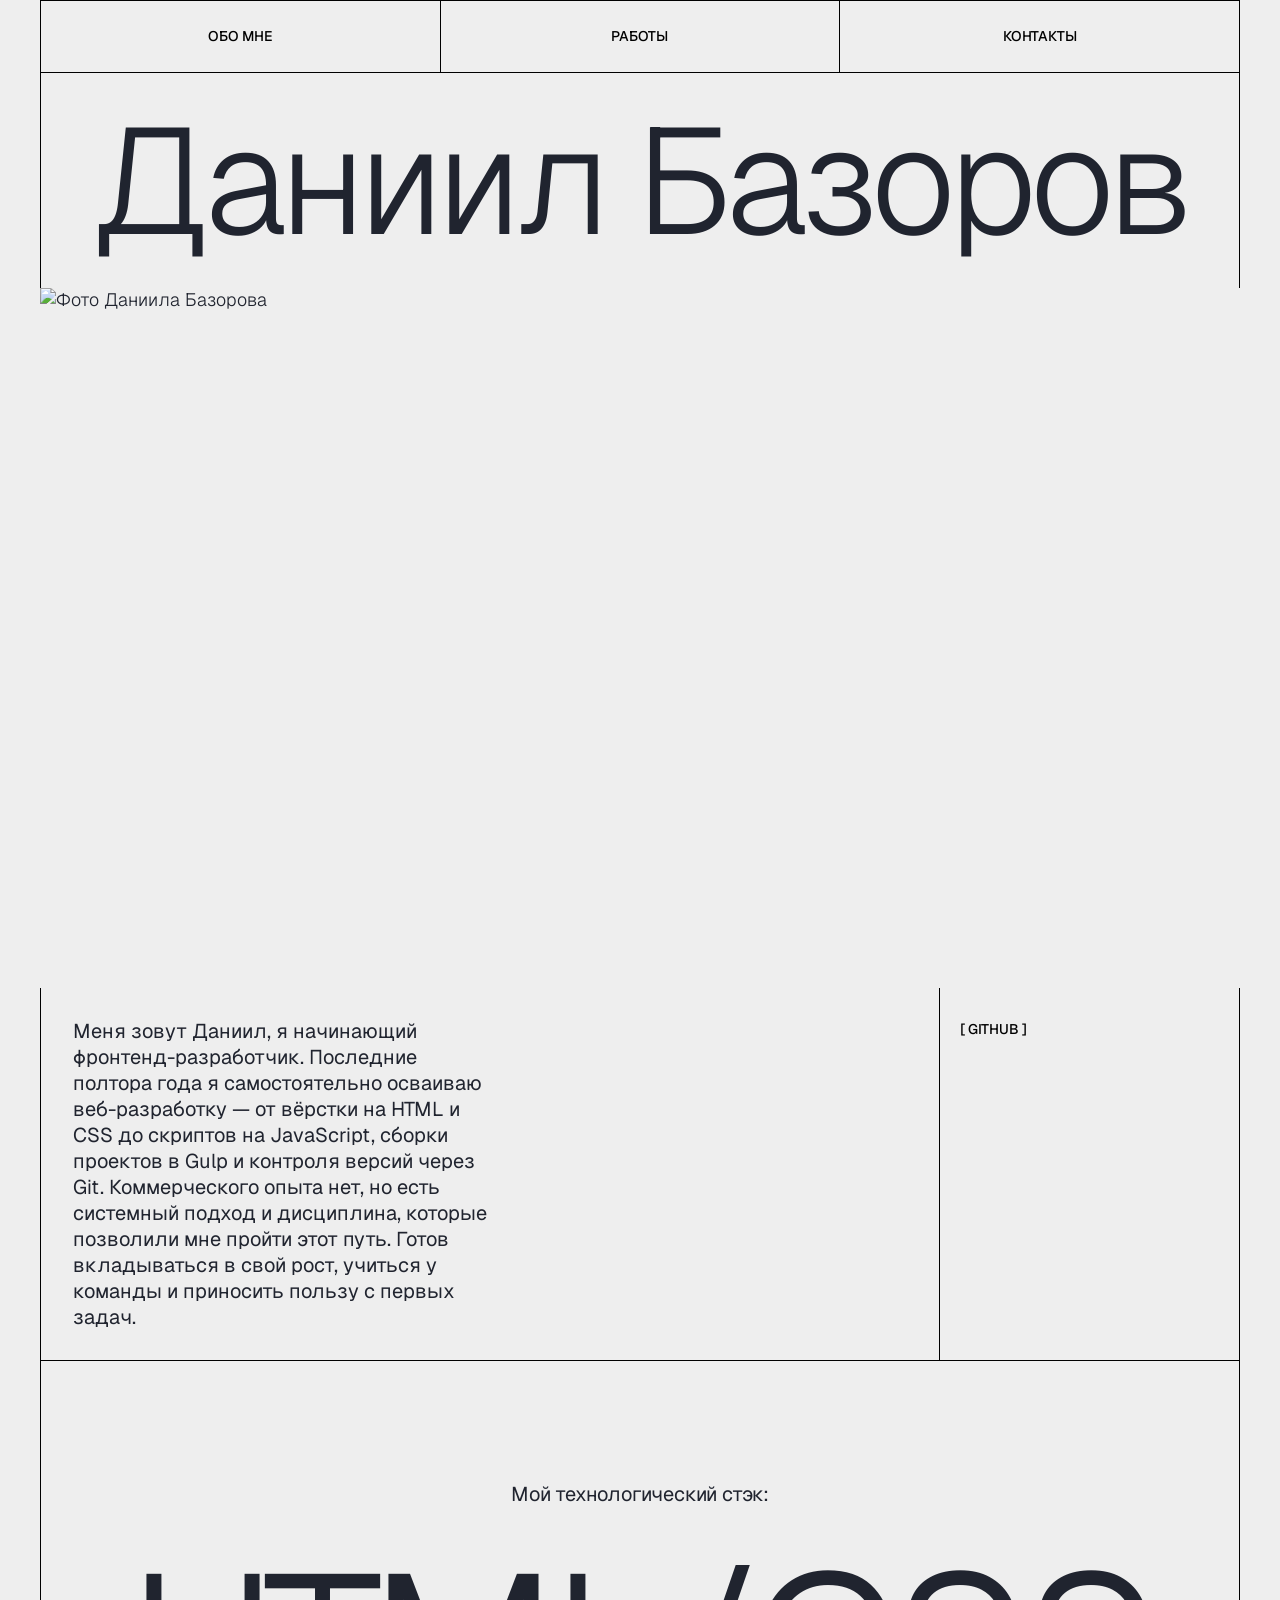
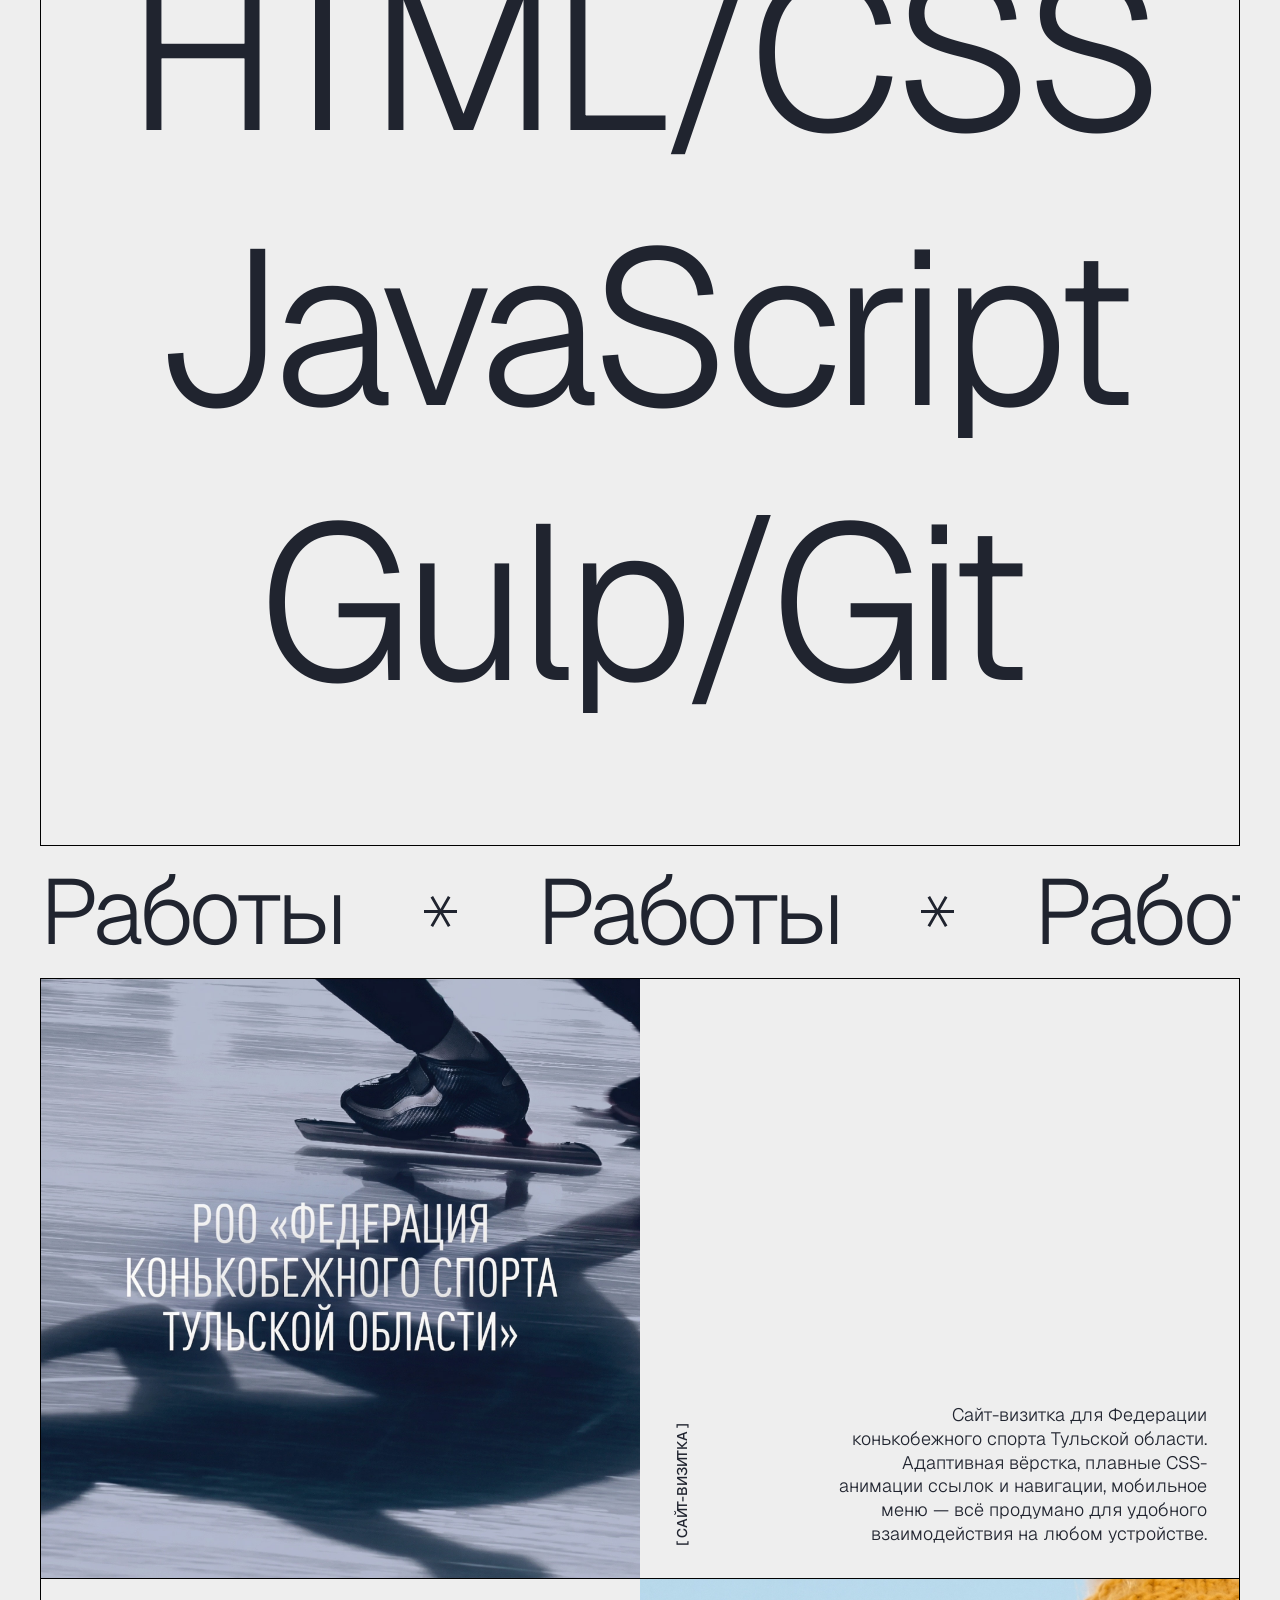
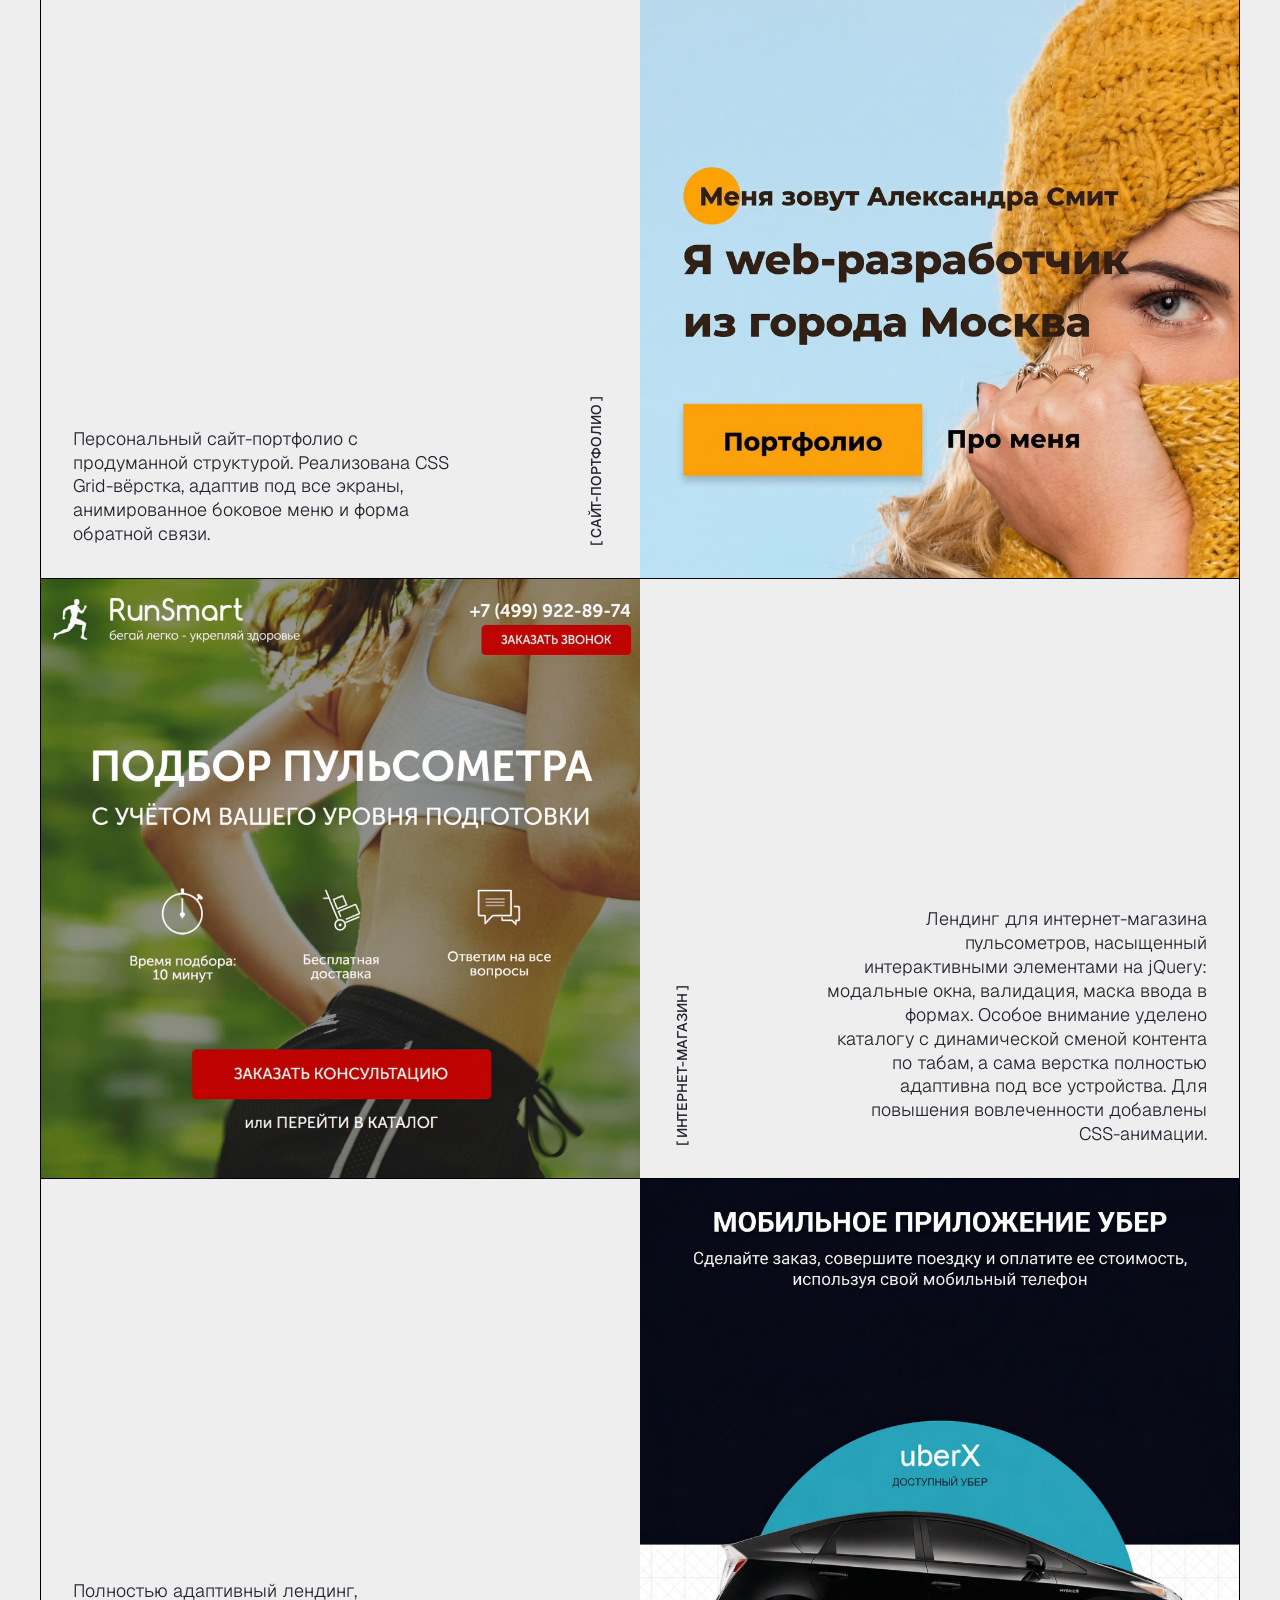
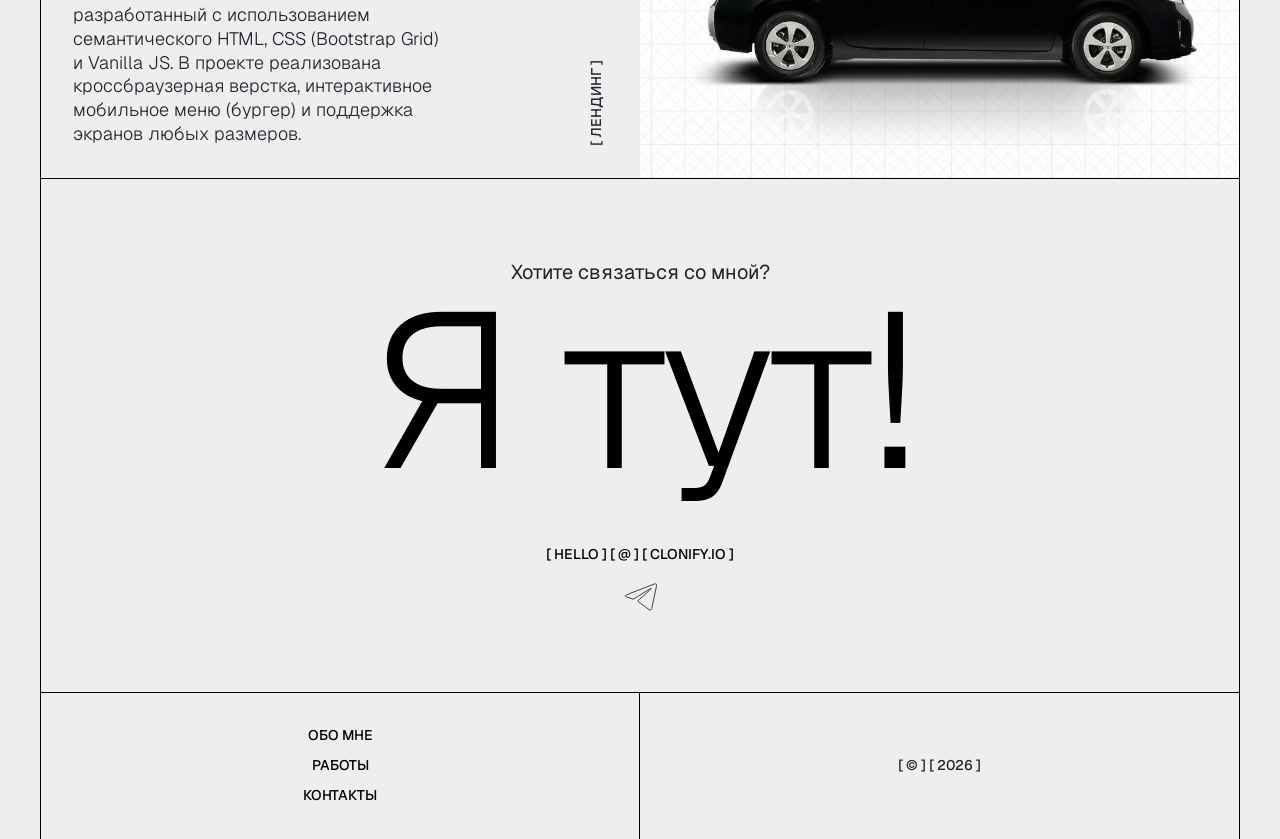
==== index.html @ a3f6a86a "init project" ====
<!DOCTYPE html>
<html lang="ru">

<head>
    <meta charset="UTF-8">
    <meta name="viewport" content="width=device-width, initial-scale=1.0">

    <title>Frontend разработчик Даниил Базоров</title>
    <meta name="description" content="Разработка сайтов. 10+ проектов. Гарантия результата" />

    <!-- Open Graph / Facebook --><!-- Meta Tags Generated with https://metatags.io -->
    <meta property="og:type" content="website" />
    <meta property="og:url" content="https://мойдомен.ру" />
    <meta property="og:title" content="Frontend разработчик Даниил Базоров" />
    <meta property="og:description" content="Разработка сайтов. 10+ проектов. Гарантия результата" />
    <meta property="og:image" content="https://metatags.io/images/meta-tags.png" />

    <!-- X (Twitter) -->
    <meta property="twitter:card" content="summary_large_image" />
    <meta property="twitter:url" content="https://мойдомен.ру" />
    <meta property="twitter:title" content="Frontend разработчик Даниил Базоров" />
    <meta property="twitter:description" content="Разработка сайтов. 10+ проектов. Гарантия результата" />
    <meta property="twitter:image" content="https://metatags.io/images/meta-tags.png" />


    <!-- Favicon https://www.favicon-generator.org/ -->
    <link rel="apple-touch-icon" sizes="57x57" href="icons/favicon/apple-icon-57x57.png">
    <link rel="apple-touch-icon" sizes="60x60" href="icons/favicon/apple-icon-60x60.png">
    <link rel="apple-touch-icon" sizes="72x72" href="icons/favicon/apple-icon-72x72.png">
    <link rel="apple-touch-icon" sizes="76x76" href="icons/favicon/apple-icon-76x76.png">
    <link rel="apple-touch-icon" sizes="114x114" href="icons/favicon/apple-icon-114x114.png">
    <link rel="apple-touch-icon" sizes="120x120" href="icons/favicon/apple-icon-120x120.png">
    <link rel="apple-touch-icon" sizes="144x144" href="icons/favicon/apple-icon-144x144.png">
    <link rel="apple-touch-icon" sizes="152x152" href="icons/favicon/apple-icon-152x152.png">
    <link rel="apple-touch-icon" sizes="180x180" href="icons/favicon/apple-icon-180x180.png">
    <link rel="icon" type="image/png" sizes="192x192" href="icons/favicon/android-icon-192x192.png">
    <link rel="icon" type="image/png" sizes="32x32" href="icons/favicon/favicon-32x32.png">
    <link rel="icon" type="image/png" sizes="96x96" href="icons/favicon/favicon-96x96.png">
    <link rel="icon" type="image/png" sizes="16x16" href="icons/favicon/favicon-16x16.png">
    <link rel="manifest" href="icons/favicon/manifest.json">
    <meta name="msapplication-TileColor" content="#ffffff">
    <meta name="msapplication-TileImage" content="icons/favicon/ms-icon-144x144.png">
    <meta name="theme-color" content="#ffffff">
    <link rel="stylesheet" href="css/style.min.css">
</head>

<body>
    <div class="wrapper">
        <header class="header">
            <div class="container">
                <nav class="menu" aria-label="Основное меню">
                    <ul class="menu__list">
                        <li class="menu__item">
                            <a class="menu__link" href="#about">Обо мне</a>
                        </li>
                        <li class="menu__item">
                            <a class="menu__link" href="#works">работы</a>
                        </li>
                        <li class="menu__item">
                            <a class="menu__link" href="#contact">контакты</a>
                        </li>
                    </ul>
                </nav>
            </div>
        </header>

        <main class="main">
            <section class="hero" id="about">
                <div class="container">
                    <h1 class="hero__title">
                        Даниил Базоров
                    </h1>
                    <picture>
                        <source type="image/avif" srcset="img/avatar.avif" media="(max-width: 600px)">
                        <source type="image/webp" srcset="img/avatar.webp" media="(max-width: 600px)">
                        <source type="image/avif" srcset="img/photo.avif">
                        <source type="image/webp" srcset="img/photo.webp">
                        <img class="hero__photo" src="img/photo.png" width="1200" height="700"
                            alt="Фото Даниила Базорова">
                    </picture>
                    <div class="hero__content">
                        <div class="hero__description">
                            <p class="hero__paragraph">
                                Меня зовут Даниил, я начинающий фронтенд-разработчик. Последние полтора года я
                                самостоятельно осваиваю веб-разработку — от вёрстки на HTML и CSS до скриптов на
                                JavaScript, сборки проектов в Gulp и контроля версий через Git. Коммерческого опыта нет,
                                но есть системный подход и дисциплина, которые позволили мне пройти этот путь. Готов
                                вкладываться в свой рост, учиться у команды и приносить пользу с первых задач.
                            </p>
                        </div>

                        <ul class="social">
                            <li class="social__item">
                                <a class="social__link" href="https://github.com/Daneskjold" target="_blank"
                                    rel="noopener noreferrer" aria-label="профиль в github">[ GitHub ]</a>
                            </li>
                        </ul>
                    </div>
                </div>
            </section>

            <section class="services">

                <div class="container">

                    <h2 class="services__heading">Мой технологический стэк:</h2>
                    <ul class="services__cards">
                        <li class="services-card">
                            <h3 class="services-card__title services-card__title--uppercase">html/css</h3>
                            <!-- <ul class="services-card__list">
                                <li class="services-card__skill">scss</li>
                            </ul> -->
                        </li>
                        <li class="services-card">
                            <h3 class="services-card__title">JavaScript</h3>
                            <!-- <ul class="services-card__list">
                                <li class="services-card__skill">React</li>
                                <li class="services-card__skill">Angular</li>
                                <li class="services-card__skill">Vue</li>
                            </ul> -->
                        </li>
                        <li class="services-card">
                            <h3 class="services-card__title">Gulp/Git</h3>
                            <!-- <ul class="services-card__list">
                                <li class="services-card__skill">Node.js</li>
                            </ul> -->
                        </li>
                    </ul>
                </div>

            </section>

            <section class="works" id="works">
                <div class="container works__container">
                    <h2 class="visually-hidden">Работы</h2>
                    <div class="works__moving-text" aria-hidden="true">
                        <div class="works__moving-group">
                            <span class="works__title">Работы</span>
                            <span class="works__star">
                                <svg class="works__icon-svg" aria-hidden="true" focusable="false" width="33" height="31"
                                    viewBox="0 0 33 31" fill="none">
                                    <use href="icons/sprite.svg#star-icon"></use>
                                </svg>
                            </span>
                            <span class="works__title">Работы</span>
                            <span class="works__star">
                                <svg class="works__icon-svg" aria-hidden="true" focusable="false" width="33" height="31"
                                    viewBox="0 0 33 31" fill="none">
                                    <use href="icons/sprite.svg#star-icon"></use>
                                </svg>
                            </span>
                            <span class="works__title">Работы</span>
                            <span class="works__star">
                                <svg class="works__icon-svg" aria-hidden="true" focusable="false" width="33" height="31"
                                    viewBox="0 0 33 31" fill="none">
                                    <use href="icons/sprite.svg#star-icon"></use>
                                </svg>
                            </span>
                            <span class="works__title">Работы</span>
                            <span class="works__star">
                                <svg class="works__icon-svg" aria-hidden="true" focusable="false" width="33" height="31"
                                    viewBox="0 0 33 31" fill="none">
                                    <use href="icons/sprite.svg#star-icon"></use>
                                </svg>
                            </span>
                        </div>
                        <div class="works__moving-group">
                            <span class="works__title">Работы</span>
                            <span class="works__star">
                                <svg class="works__icon-svg" aria-hidden="true" focusable="false" width="33" height="31"
                                    viewBox="0 0 33 31" fill="none">
                                    <use href="icons/sprite.svg#star-icon"></use>
                                </svg>
                            </span>
                            <span class="works__title">Работы</span>
                            <span class="works__star">
                                <svg class="works__icon-svg" aria-hidden="true" focusable="false" width="33" height="31"
                                    viewBox="0 0 33 31" fill="none">
                                    <use href="icons/sprite.svg#star-icon"></use>
                                </svg>
                            </span>
                            <span class="works__title">Работы</span>
                            <span class="works__star">
                                <svg class="works__icon-svg" aria-hidden="true" focusable="false" width="33" height="31"
                                    viewBox="0 0 33 31" fill="none">
                                    <use href="icons/sprite.svg#star-icon"></use>
                                </svg>
                            </span>
                            <span class="works__title">Работы</span>
                            <span class="works__star">
                                <svg class="works__icon-svg" aria-hidden="true" focusable="false" width="33" height="31"
                                    viewBox="0 0 33 31" fill="none">
                                    <use href="icons/sprite.svg#star-icon"></use>
                                </svg>
                            </span>
                        </div>

                    </div>
                    <ul class="works__list">
                        <li class="works__item">
                            <a class="work-card" href="dist_federation/index.html" target="_blank"
                                rel="noopener noreferrer">
                                <figure class="work-card__figure">
                                    <picture class="work-card__picture">
                                        <source type="image/avif" srcset="img/federation.avif">
                                        <source type="image/webp" srcset="img/federation.webp">
                                        <img class="work-card__img" width="600" height="600" src="img/federation.png"
                                            alt="скриншот сайта федерации" loading="lazy">
                                    </picture>
                                    <figcaption class="work-card__caption">
                                        <div class="work-card__title">
                                            <h3 class="work-card__name">сайт-визитка</h3>
                                        </div>
                                        <p class="work-card__description">
                                            Cайт-визитка для Федерации конькобежного спорта Тульской области. Адаптивная
                                            вёрстка, плавные CSS-анимации ссылок и навигации, мобильное меню — всё
                                            продумано для удобного взаимодействия на любом устройстве.
                                        </p>
                                    </figcaption>
                                </figure>
                            </a>
                        </li>
                        <li class="works__item">
                            <a class="work-card" href="dist_portfolio/index.html" target="_blank"
                                rel="noopener noreferrer">
                                <figure class="work-card__figure">
                                    <picture class="work-card__picture work-card__picture--reflected">
                                        <source type="image/avif" srcset="img/alex.avif">
                                        <source type="image/webp" srcset="img/alex.webp">
                                        <img class="work-card__img" width="600" height="600" src="img/alex.png"
                                            alt="скриншот сайта-портфолио" loading="lazy">
                                    </picture>
                                    <figcaption class="work-card__caption">
                                        <div class="work-card__title  work-card__title--reflected">
                                            <h3 class="work-card__name">Cайт-портфолио</h3>
                                        </div>
                                        <p class="work-card__description  work-card__description--reflected">
                                            Персональный сайт-портфолио с продуманной структурой. Реализована CSS
                                            Grid-вёрстка, адаптив под все экраны, анимированное боковое меню и форма
                                            обратной связи.
                                        </p>
                                    </figcaption>
                                </figure>
                            </a>
                        </li>
                        <li class="works__item">
                            <a class="work-card" href="dist_puls/index.html" target="_blank" rel="noopener noreferrer">
                                <figure class="work-card__figure">
                                    <picture class="work-card__picture">
                                        <source type="image/avif" srcset="img/puls.avif">
                                        <source type="image/webp" srcset="img/puls.webp">
                                        <img class="work-card__img" width="600" height="600" src="img/puls.png"
                                            alt="Nebulae" loading="lazy">
                                    </picture>
                                    <figcaption class="work-card__caption">
                                        <div class="work-card__title">
                                            <h3 class="work-card__name">интернет-магазин</h3>
                                        </div>
                                        <p class="work-card__description">
                                            Лендинг для интернет-магазина пульсометров, насыщенный интерактивными
                                            элементами на jQuery: модальные окна, валидация, маска ввода в формах.
                                            Особое внимание уделено каталогу с динамической сменой контента по табам, а
                                            сама верстка полностью адаптивна под все устройства. Для повышения
                                            вовлеченности добавлены CSS-анимации.
                                        </p>
                                    </figcaption>
                                </figure>
                            </a>
                        </li>
                        <li class="works__item">
                            <a class="work-card" href="dist_uber/index.html" target="_blank" rel="noopener noreferrer">
                                <figure class="work-card__figure">
                                    <picture class="work-card__picture work-card__picture--reflected">
                                        <source type="image/avif" srcset="img/uber.avif">
                                        <source type="image/webp" srcset="img/uber.webp">
                                        <img class="work-card__img" width="600" height="600" src="img/uber.png"
                                            alt="Forma" loading="lazy">
                                    </picture>
                                    <figcaption class="work-card__caption">
                                        <div class="work-card__title work-card__title--reflected">
                                            <h3 class="work-card__name">Лендинг</h3>
                                        </div>
                                        <p class="work-card__description work-card__description--reflected">
                                            Полностью адаптивный лендинг, разработанный с использованием семантического
                                            HTML, CSS (Bootstrap Grid) и Vanilla JS. В проекте реализована
                                            кроссбраузерная верстка, интерактивное мобильное меню (бургер) и поддержка
                                            экранов любых размеров.
                                        </p>
                                    </figcaption>
                                </figure>
                            </a>
                        </li>
                    </ul>
                </div>
            </section>

            <section class="contact" id="contact">
                <div class="container contact__container">
                    <h2 class="contact__title">Хотите связаться со мной?</h2>
                    <p class="contact__cta">
                        <a class="contact__cta-link" href="mailto:hello@clonify.io"
                            aria-label="Связаться со мной по почте">Я тут!
                        </a>
                    </p>
                    <ul class="contact__list">
                        <li class="contact__item">
                            <a class="contact__link" href="mailto:hello@clonify.io">
                                <span class="contact__mail" aria-hidden="true">[ HELLO ] [ @ ] [ CLONIFY.IO ]</span>
                                <span class="visually-hidden">hello@clonify.io</span>
                            </a>
                        </li>
                        <li class="contact__item">
                            <a class="contact__link" target="_blank" rel="noopener noreferrer"
                                href="https://t.me/username" aria-label="Связаться в Telegram">
                                <svg class="contact__icon-svg" aria-hidden="true" focusable="false">
                                    <use href="icons/sprite.svg#tg-icon"></use>
                                </svg>
                            </a>
                        </li>
                    </ul>
                </div>
            </section>
        </main>

        <footer class="footer">
            <div class="container footer__container">
                
                <div class="footer__content">
                    <nav class="footer__menu" aria-label="Навигация в подвале">
                        <ul class="footer__menu-list">
                            <li class="footer__menu-item"><a class="footer__menu-link" href="#about">обо мне</a></li>
                            <li class="footer__menu-item"><a class="footer__menu-link" href="#works">работы</a></li>
                            <li class="footer__menu-item"><a class="footer__menu-link" href="#contact">контакты</a></li>
                        </ul>
                    </nav>
                    <small class="footer__copy">
                        <span aria-hidden="true">[ © ] [ 2026 ]</span>
                        <span class="visually-hidden">© 2026</span>
                    </small>
                </div>
            </div>
        </footer>
    </div>

    <script src="js/script.min.js"></script>
</body>

</html>
---- css/style.min.css ----
/*!
 * Bootstrap Reboot v4.3.1 (https://getbootstrap.com/)
 * Copyright 2011-2019 The Bootstrap Authors
 * Copyright 2011-2019 Twitter, Inc.
 * Licensed under MIT (https://github.com/twbs/bootstrap/blob/master/LICENSE)
 * Forked from Normalize.css, licensed MIT (https://github.com/necolas/normalize.css/blob/master/LICENSE.md)
 */*,::after,::before{-webkit-box-sizing:border-box;box-sizing:border-box}html{font-family:sans-serif;line-height:1.15;-webkit-text-size-adjust:100%;-webkit-tap-highlight-color:rgba(0,0,0,0)}article,aside,figcaption,figure,footer,header,hgroup,main,nav,section{display:block}body{margin:0;font-family:-apple-system,BlinkMacSystemFont,"Segoe UI",Roboto,"Helvetica Neue",Arial,"Noto Sans",sans-serif,"Apple Color Emoji","Segoe UI Emoji","Segoe UI Symbol","Noto Color Emoji";font-size:1rem;font-weight:400;line-height:1.5;color:#212529;text-align:left;background-color:#fff}[tabindex="-1"]:focus{outline:0 !important}hr{-webkit-box-sizing:content-box;box-sizing:content-box;height:0;overflow:visible}h1,h2,h3,h4,h5,h6{margin-top:0;margin-bottom:0;-webkit-margin-before:0;margin-block-start:0;-webkit-margin-after:0;margin-block-end:0}p{margin-top:0;margin-bottom:0}abbr[data-original-title],abbr[title]{text-decoration:underline;-webkit-text-decoration:underline dotted;text-decoration:underline dotted;cursor:help;border-bottom:0;-webkit-text-decoration-skip-ink:none;text-decoration-skip-ink:none}address{margin-bottom:1rem;font-style:normal;line-height:inherit}dl,ol,ul{margin:0;padding:0}ul{list-style:none}ol ol,ol ul,ul ol,ul ul{margin-bottom:0}dt{font-weight:700}dd{margin-bottom:.5rem;margin-left:0}blockquote{margin:0 0 1rem}b,strong{font-weight:bolder}small{font-size:100%}sub,sup{position:relative;font-size:75%;line-height:0;vertical-align:baseline}sub{bottom:-0.25em}sup{top:-0.5em}a{display:block;color:#000;text-decoration:none;background-color:rgba(0,0,0,0)}a:not([href]):not([tabindex]){color:inherit;text-decoration:none}a:not([href]):not([tabindex]):focus,a:not([href]):not([tabindex]):hover{color:inherit;text-decoration:none}a:not([href]):not([tabindex]):focus{outline:0}code,kbd,pre,samp{font-family:SFMono-Regular,Menlo,Monaco,Consolas,"Liberation Mono","Courier New",monospace;font-size:1em}pre{margin-top:0;margin-bottom:1rem;overflow:auto}figure{margin:0}img{vertical-align:middle;border-style:none}svg{overflow:hidden;vertical-align:middle}table{border-collapse:collapse}caption{padding-top:.75rem;padding-bottom:.75rem;color:#6c757d;text-align:left;caption-side:bottom}th{text-align:inherit}label{display:inline-block;margin-bottom:.5rem}button{border-radius:0}button:focus{outline:1px dotted;outline:5px auto -webkit-focus-ring-color}button,input,optgroup,select,textarea{margin:0;font-family:inherit;font-size:inherit;line-height:inherit}button,input{overflow:visible}button,select{text-transform:none}select{word-wrap:normal}[type=button],[type=reset],[type=submit],button{-webkit-appearance:button}[type=button]:not(:disabled),[type=reset]:not(:disabled),[type=submit]:not(:disabled),button:not(:disabled){cursor:pointer}[type=button]::-moz-focus-inner,[type=reset]::-moz-focus-inner,[type=submit]::-moz-focus-inner,button::-moz-focus-inner{padding:0;border-style:none}input[type=checkbox],input[type=radio]{-webkit-box-sizing:border-box;box-sizing:border-box;padding:0}input[type=date],input[type=datetime-local],input[type=month],input[type=time]{-webkit-appearance:listbox}textarea{overflow:auto;resize:vertical}fieldset{min-width:0;padding:0;margin:0;border:0}legend{display:block;width:100%;max-width:100%;padding:0;margin-bottom:.5rem;font-size:1.5rem;line-height:inherit;color:inherit;white-space:normal}progress{vertical-align:baseline}[type=number]::-webkit-inner-spin-button,[type=number]::-webkit-outer-spin-button{height:auto}[type=search]{outline-offset:-2px;-webkit-appearance:none}[type=search]::-webkit-search-decoration{-webkit-appearance:none}::-webkit-file-upload-button{font:inherit;-webkit-appearance:button}output{display:inline-block}summary{display:list-item;cursor:pointer}template{display:none}[hidden]{display:none !important}@font-face{font-family:"Geist";src:url("../fonts/Geist-Light.woff2") format("woff2");font-weight:300;font-style:normal;font-display:swap}@font-face{font-family:"Geist";src:url("../fonts/Geist-Medium.woff2") format("woff2");font-weight:500;font-style:normal;font-display:swap}@font-face{font-family:"Geist";src:url("../fonts/Geist-Regular.woff2") format("woff2");font-weight:400;font-style:normal;font-display:swap}@-webkit-keyframes moving-text{from{-webkit-transform:translateX(0%);transform:translateX(0%)}to{-webkit-transform:translateX(-50%);transform:translateX(-50%)}}@keyframes moving-text{from{-webkit-transform:translateX(0%);transform:translateX(0%)}to{-webkit-transform:translateX(-50%);transform:translateX(-50%)}}:root{--main-color: #eeeeee;--border: 1px solid #000;--height-header: 71px;--footer-padding: 32px}.header{background-color:var(--main-color);z-index:3;position:fixed;left:0;top:0;width:100%;-webkit-transition:-webkit-transform .2s;transition:-webkit-transform .2s;transition:transform .2s;transition:transform .2s, -webkit-transform .2s}.header.hide{-webkit-transform:translateY(-100%);-ms-transform:translateY(-100%);transform:translateY(-100%)}.header .container{padding:0}.menu__list{display:-webkit-box;display:-ms-flexbox;display:flex;-webkit-box-pack:justify;-ms-flex-pack:justify;justify-content:space-between;border-top:var(--border);border-bottom:var(--border)}.menu__item{border-right:var(--border);height:var(--height-header);width:100%;-webkit-transition:background-color .2s;transition:background-color .2s}.menu__item:last-child{border-right:none}.menu__item:hover{background-color:#f5f5f5}.menu__link{display:-webkit-box;display:-ms-flexbox;display:flex;-webkit-box-pack:center;-ms-flex-pack:center;justify-content:center;-webkit-box-align:center;-ms-flex-align:center;align-items:center;font-size:14px;line-height:1.57;font-weight:500;text-transform:uppercase;height:100%;width:100%;padding:10px;-webkit-transition:-webkit-transform .2s;transition:-webkit-transform .2s;transition:transform .2s;transition:transform .2s, -webkit-transform .2s}.menu__link:hover{-webkit-transform:scale(1.15);-ms-transform:scale(1.15);transform:scale(1.15)}.footer__content{font-size:14px;line-height:1.57;font-weight:500;text-transform:uppercase;border-top:var(--border)}.footer__menu{padding:var(--footer-padding);border-bottom:var(--border)}.footer__menu-item{padding-bottom:8px}.footer__menu-item:last-child{padding-bottom:0}.footer__menu-link{display:inline-block;-webkit-transition:-webkit-transform .2s;transition:-webkit-transform .2s;transition:transform .2s;transition:transform .2s, -webkit-transform .2s}.footer__menu-link:hover{-webkit-transform:scale(1.15);-ms-transform:scale(1.15);transform:scale(1.15)}.footer__copy{display:-webkit-box;display:-ms-flexbox;display:flex;padding:var(--footer-padding)}.hero__title{font-size:45px;font-weight:300;line-height:1.3;letter-spacing:-0.04em;text-align:center;padding:10px 10px}.hero__photo{display:block;width:100%;height:auto}.hero__description{font-size:20px;line-height:1.3;font-weight:400;padding:20px;border-bottom:var(--border)}.social{padding:20px;border-bottom:var(--border)}.social__item:not(:last-child){padding-bottom:8px}.social__link{display:inline-block;font-size:14px;line-height:1.57;font-weight:500;text-transform:uppercase;-webkit-transition:-webkit-transform .2s;transition:-webkit-transform .2s;transition:transform .2s;transition:transform .2s, -webkit-transform .2s}.social__link:hover{-webkit-transform:scale(1.15);-ms-transform:scale(1.15);transform:scale(1.15)}.services{padding:72px 20px}.services__heading{font-size:20px;line-height:1.3;font-weight:400;text-align:center;letter-spacing:-0.01em;margin-bottom:32px}.services-card+.services-card{margin-top:32px}.services-card__title{font-size:53px;line-height:.96;font-weight:300;letter-spacing:-0.04em;font-size:clamp(53px,-0.483rem + 18.977vw,220px);text-align:center;margin-bottom:16px}.services-card__title--uppercase{text-transform:uppercase}.services-card__list{display:-webkit-box;display:-ms-flexbox;display:flex;-webkit-box-pack:center;-ms-flex-pack:center;justify-content:center;-ms-flex-wrap:wrap;flex-wrap:wrap;gap:16px}.works{scroll-margin-top:var(--height-header)}.works__container{overflow:hidden}.works__moving-text{display:-webkit-box;display:-ms-flexbox;display:flex;-webkit-box-align:center;-ms-flex-align:center;align-items:center;border-top:var(--border);border-bottom:var(--border);width:-webkit-max-content;width:-moz-max-content;width:max-content;-webkit-animation:moving-text 8s infinite linear;animation:moving-text 8s infinite linear}.works__moving-group{display:-webkit-box;display:-ms-flexbox;display:flex;-webkit-box-align:center;-ms-flex-align:center;align-items:center;-webkit-column-gap:80px;-moz-column-gap:80px;column-gap:80px;-ms-flex-negative:0;flex-shrink:0;padding-right:80px}.works__title{font-size:clamp(60px,3.023rem + 3.636vw,92px);line-height:clamp(100px,5.568rem + 3.409vw,133px);font-weight:300;letter-spacing:-0.04em}.work-card{border-bottom:var(--border)}.work-card__img{display:block;width:100%;height:auto;max-width:600px;-o-object-fit:cover;object-fit:cover}.work-card__caption{padding:20px}.work-card__title{display:-webkit-box;display:-ms-flexbox;display:flex;-webkit-column-gap:12px;-moz-column-gap:12px;column-gap:12px}.work-card__name{font-size:14px;line-height:1.57;font-weight:500}.work-card__name::after{content:" ]"}.work-card__name::before{content:"[ "}.work-card__name{text-transform:uppercase;color:#20242f}.work-card__description{margin-top:32px;color:#20242f}.contact__container{padding:56px 16px}.contact__title{font-size:20px;line-height:1.3;font-weight:400;text-align:center}.contact__cta{font-size:clamp(5.75rem,2.841rem + 14.545vw,13.75rem);line-height:.96;font-weight:300;letter-spacing:-0.04em;text-align:center;margin-bottom:clamp(.938rem,.188rem + 3.75vw,3rem)}.contact__item{padding:0 10px}.contact__item:not(:last-child){margin-bottom:15px}.contact__link{-webkit-transition:-webkit-transform .2s;transition:-webkit-transform .2s;transition:transform .2s;transition:transform .2s, -webkit-transform .2s}.contact__link:hover{-webkit-transform:scale(1.15);-ms-transform:scale(1.15);transform:scale(1.15)}.contact__icon-svg{width:33px;height:31px;display:block;margin:0 auto}.contact__mail{font-size:14px;line-height:1.57;font-weight:500;text-transform:uppercase;text-align:center;display:block}@media(hover: none){.menu__item:hover{background-color:rgba(0,0,0,0)}.menu__link:hover{-webkit-transform:none;-ms-transform:none;transform:none}}@media(min-width: 1200px){.menu__list{border-inline:var(--border)}}@media(hover: none){.footer__menu-link:hover{-webkit-transform:none;-ms-transform:none;transform:none}}@media(min-width: 500px){.footer__content{display:grid;grid-template-columns:1fr 1fr}.footer__menu{border-right:var(--border);border-bottom:none}.footer__menu,.footer__copy{display:-webkit-box;display:-ms-flexbox;display:flex;-webkit-box-pack:center;-ms-flex-pack:center;justify-content:center;-webkit-box-align:center;-ms-flex-align:center;align-items:center}.footer__menu-link{display:block;text-align:center}}@media(min-width: 1200px){.footer__container{border-inline:var(--border)}}@media(hover: none){.social__link:hover{-webkit-transform:none;-ms-transform:none;transform:none}}@media(min-width: 390px){.hero__title{font-size:clamp(3rem,-0.07rem + 12.593vw,9.375rem)}}@media(min-width: 650px){.hero__content{display:-webkit-box;display:-ms-flexbox;display:flex}.hero__description{width:75%;padding:30px 32px;border-right:var(--border)}.hero__paragraph{max-width:427px}.social{width:25%;padding:28px 32px 28px 20px}}@media(min-width: 1218px){.hero__title,.hero__content{border-inline:var(--border)}}@media(min-width: 1100px){.services{padding:120px 16px}.services__heading{margin-bottom:40px}.services-card+.services-card{margin-top:64px}}@media(min-width: 1218px){.services{max-width:1200px;margin:0 auto;border-inline:var(--border)}}@media(min-width: 600px){.work-card__figure{display:-webkit-box;display:-ms-flexbox;display:flex}.work-card__picture,.work-card__caption{width:50%;width:50%}.work-card__img{height:100%}.work-card__picture--reflected{-webkit-box-ordinal-group:3;-ms-flex-order:2;order:2}.work-card__title--reflected{-webkit-box-pack:end;-ms-flex-pack:end;justify-content:end}.work-card__description--reflected{text-align:right}}@media(min-width: 800px){.work-card__caption{display:-webkit-box;display:-ms-flexbox;display:flex;padding:32px;-webkit-column-gap:32px;-moz-column-gap:32px;column-gap:32px;-webkit-box-pack:justify;-ms-flex-pack:justify;justify-content:space-between}.work-card__title{-webkit-box-orient:vertical;-webkit-box-direction:normal;-ms-flex-direction:column;flex-direction:column;-webkit-box-pack:end;-ms-flex-pack:end;justify-content:end;row-gap:12px}.work-card__name{-webkit-box-ordinal-group:3;-ms-flex-order:2;order:2}.work-card__name,.work-card__year{-webkit-writing-mode:vertical-rl;-ms-writing-mode:tb-rl;writing-mode:vertical-rl;-webkit-transform:rotate(180deg);-ms-transform:rotate(180deg);transform:rotate(180deg)}.work-card__description{display:-webkit-box;display:-ms-flexbox;display:flex;-webkit-box-align:end;-ms-flex-align:end;align-items:end;margin-top:0;text-align:right;max-width:380px}.work-card__title--reflected{-webkit-box-ordinal-group:3;-ms-flex-order:2;order:2}.work-card__description--reflected{text-align:left}}@media(min-width: 1218px){.works__list{border-inline:var(--border)}}@media(hover: none){.contact__link:hover{-webkit-transform:none;-ms-transform:none;transform:none}}@media(min-width: 800px){.contact__container{padding:80px 16px}}@media(min-width: 1218px){.contact{max-width:1200px;margin:0 auto;border-inline:var(--border)}}html{scroll-behavior:smooth}body{font-family:"Geist",sans-serif;font-size:18px;line-height:1.33;font-weight:300;color:#20242f;background-color:var(--main-color)}.container{max-width:1200px;margin:0 auto}html,body{height:100%}.wrapper{min-height:100%;display:-webkit-box;display:-ms-flexbox;display:flex;-webkit-box-orient:vertical;-webkit-box-direction:normal;-ms-flex-direction:column;flex-direction:column}.main{-webkit-box-flex:1;-ms-flex-positive:1;flex-grow:1;padding-top:73px}.visually-hidden{position:absolute;width:1px;height:1px;margin:-1px;border:0;padding:0;white-space:nowrap;clip-path:inset(100%);clip:rect(0 0 0 0);overflow:hidden}
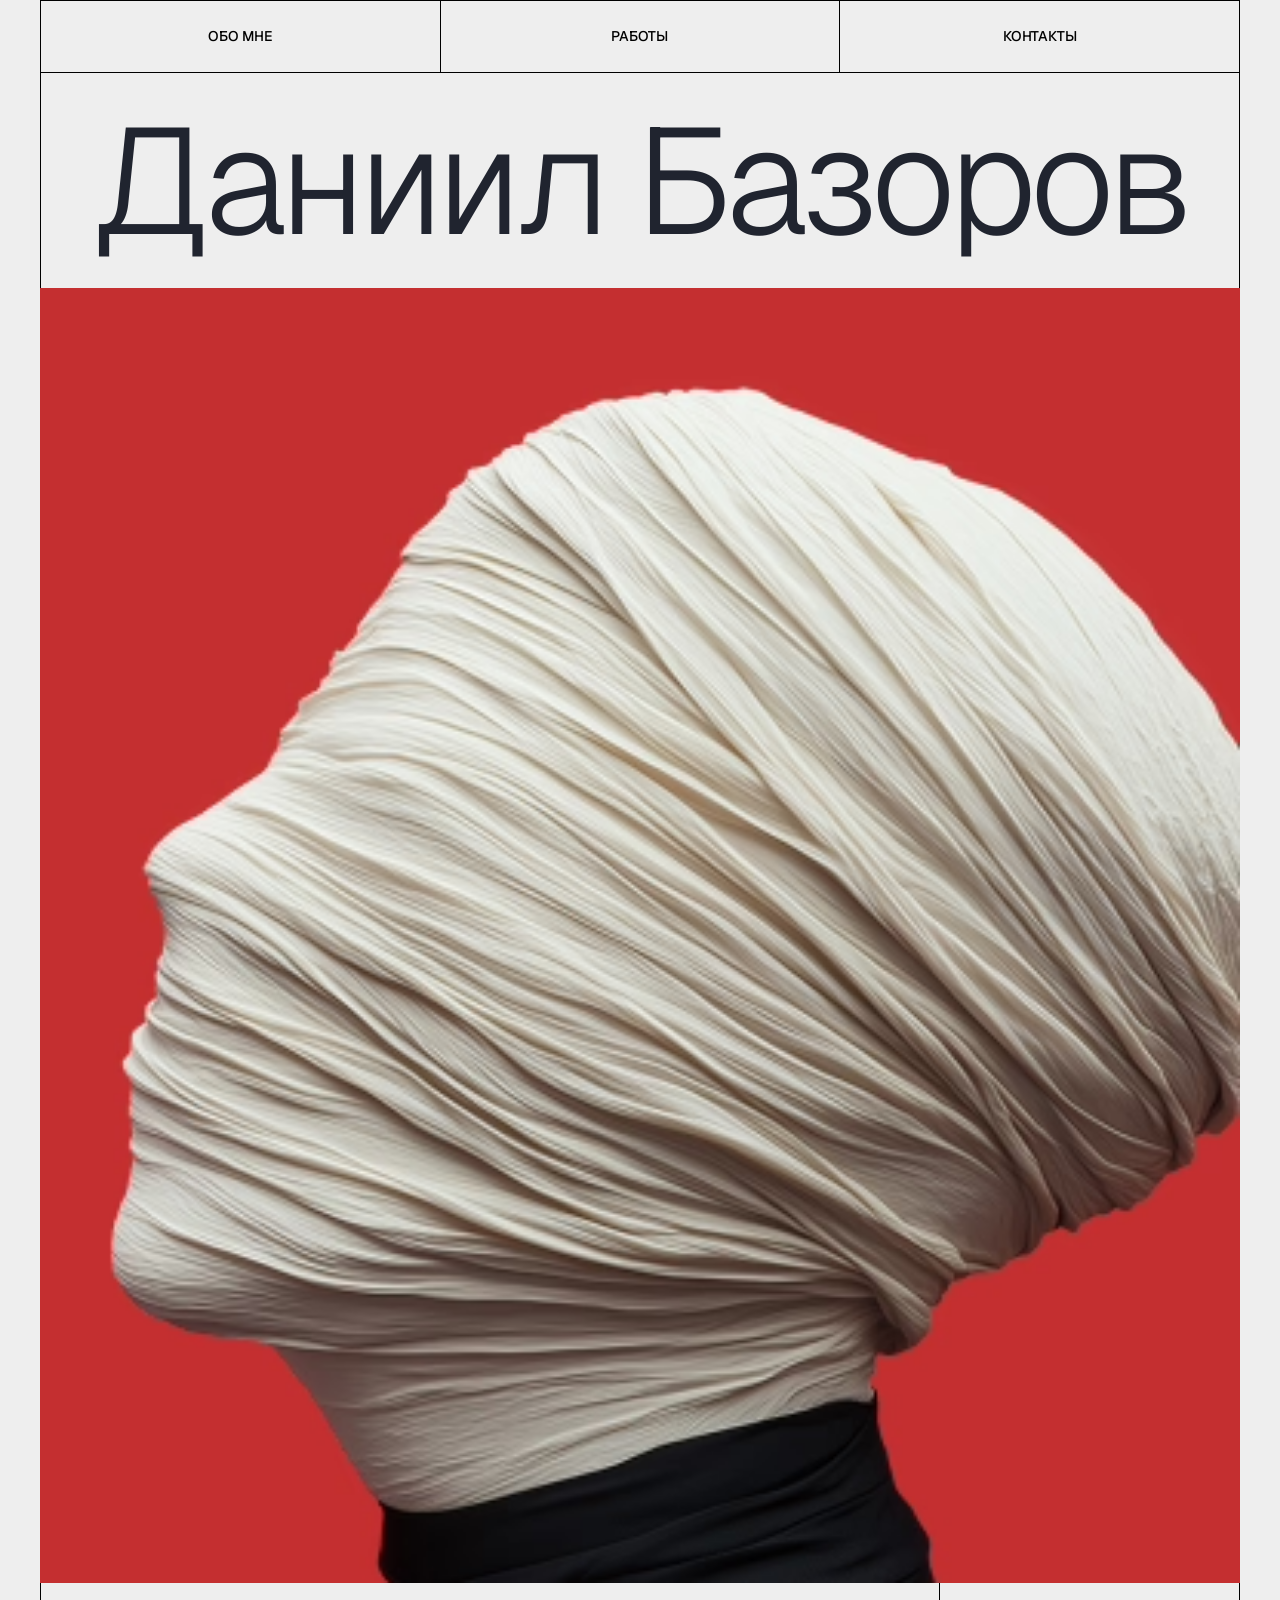
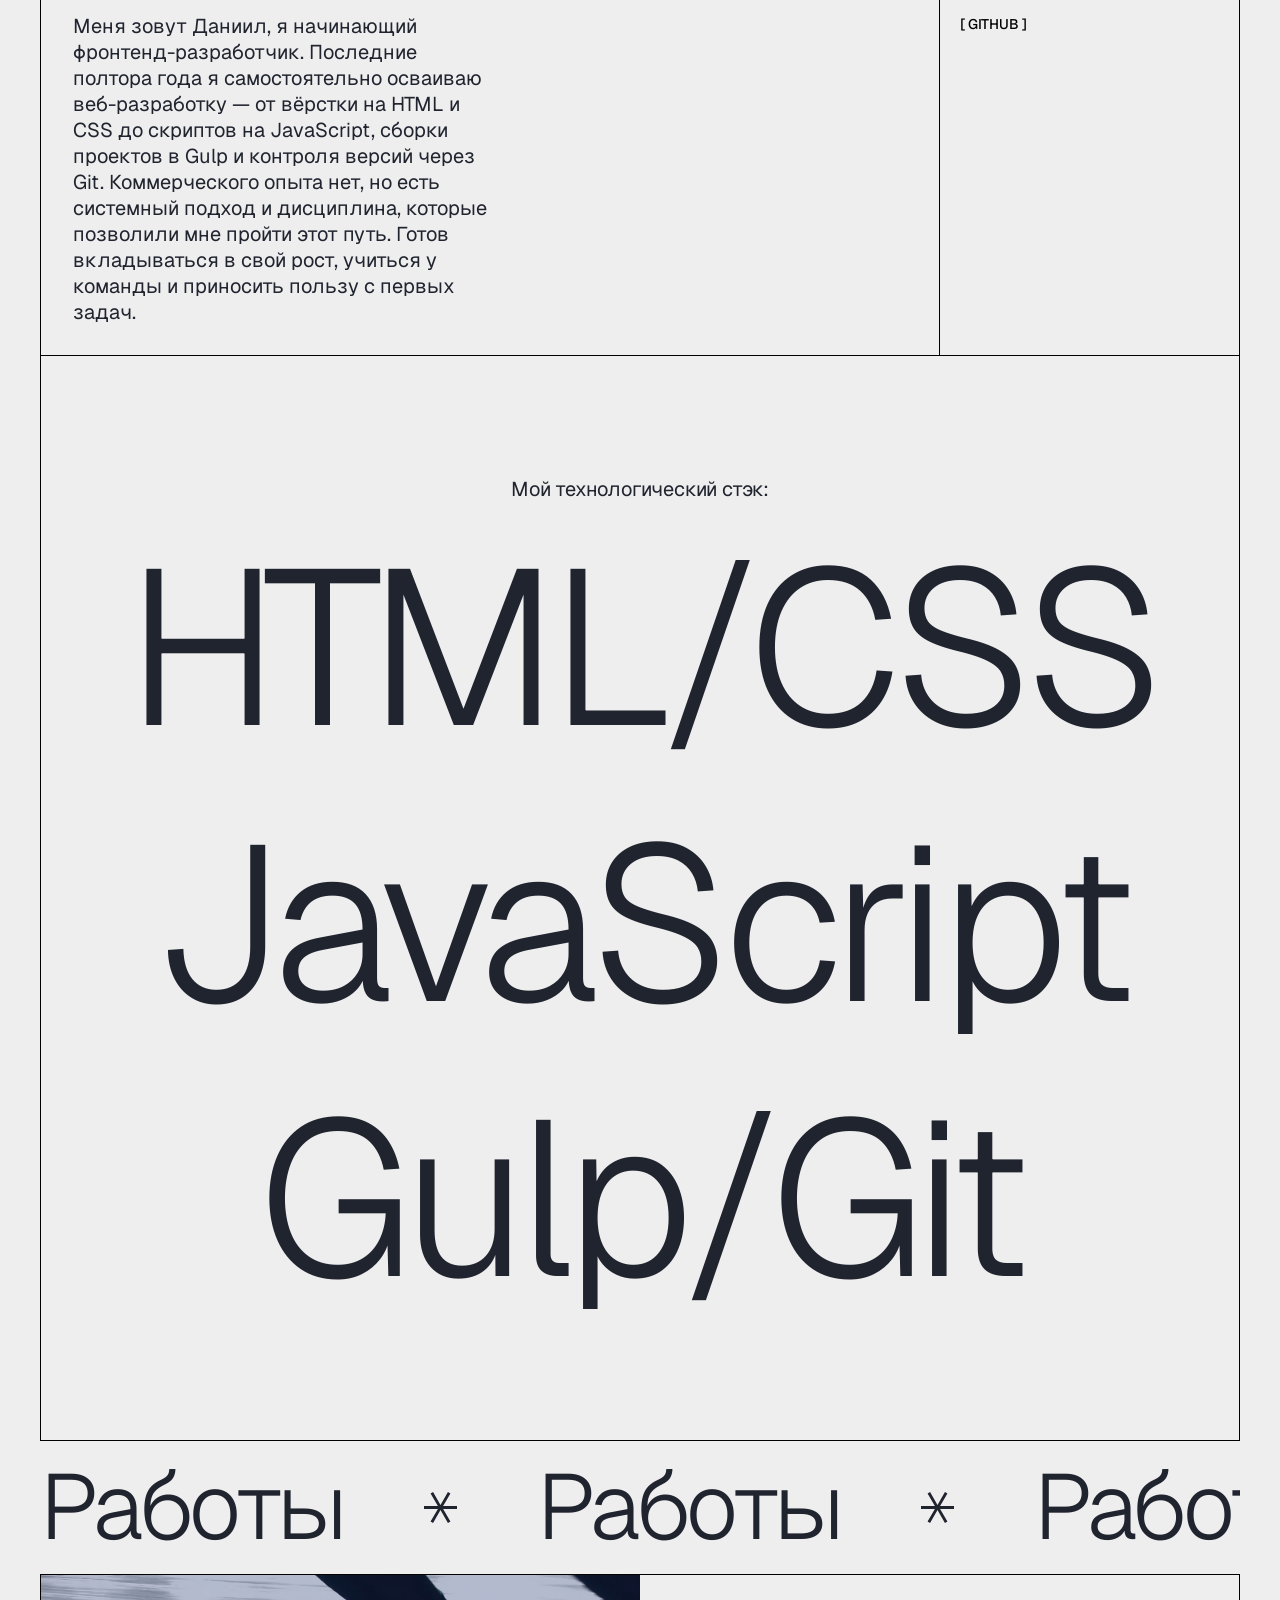
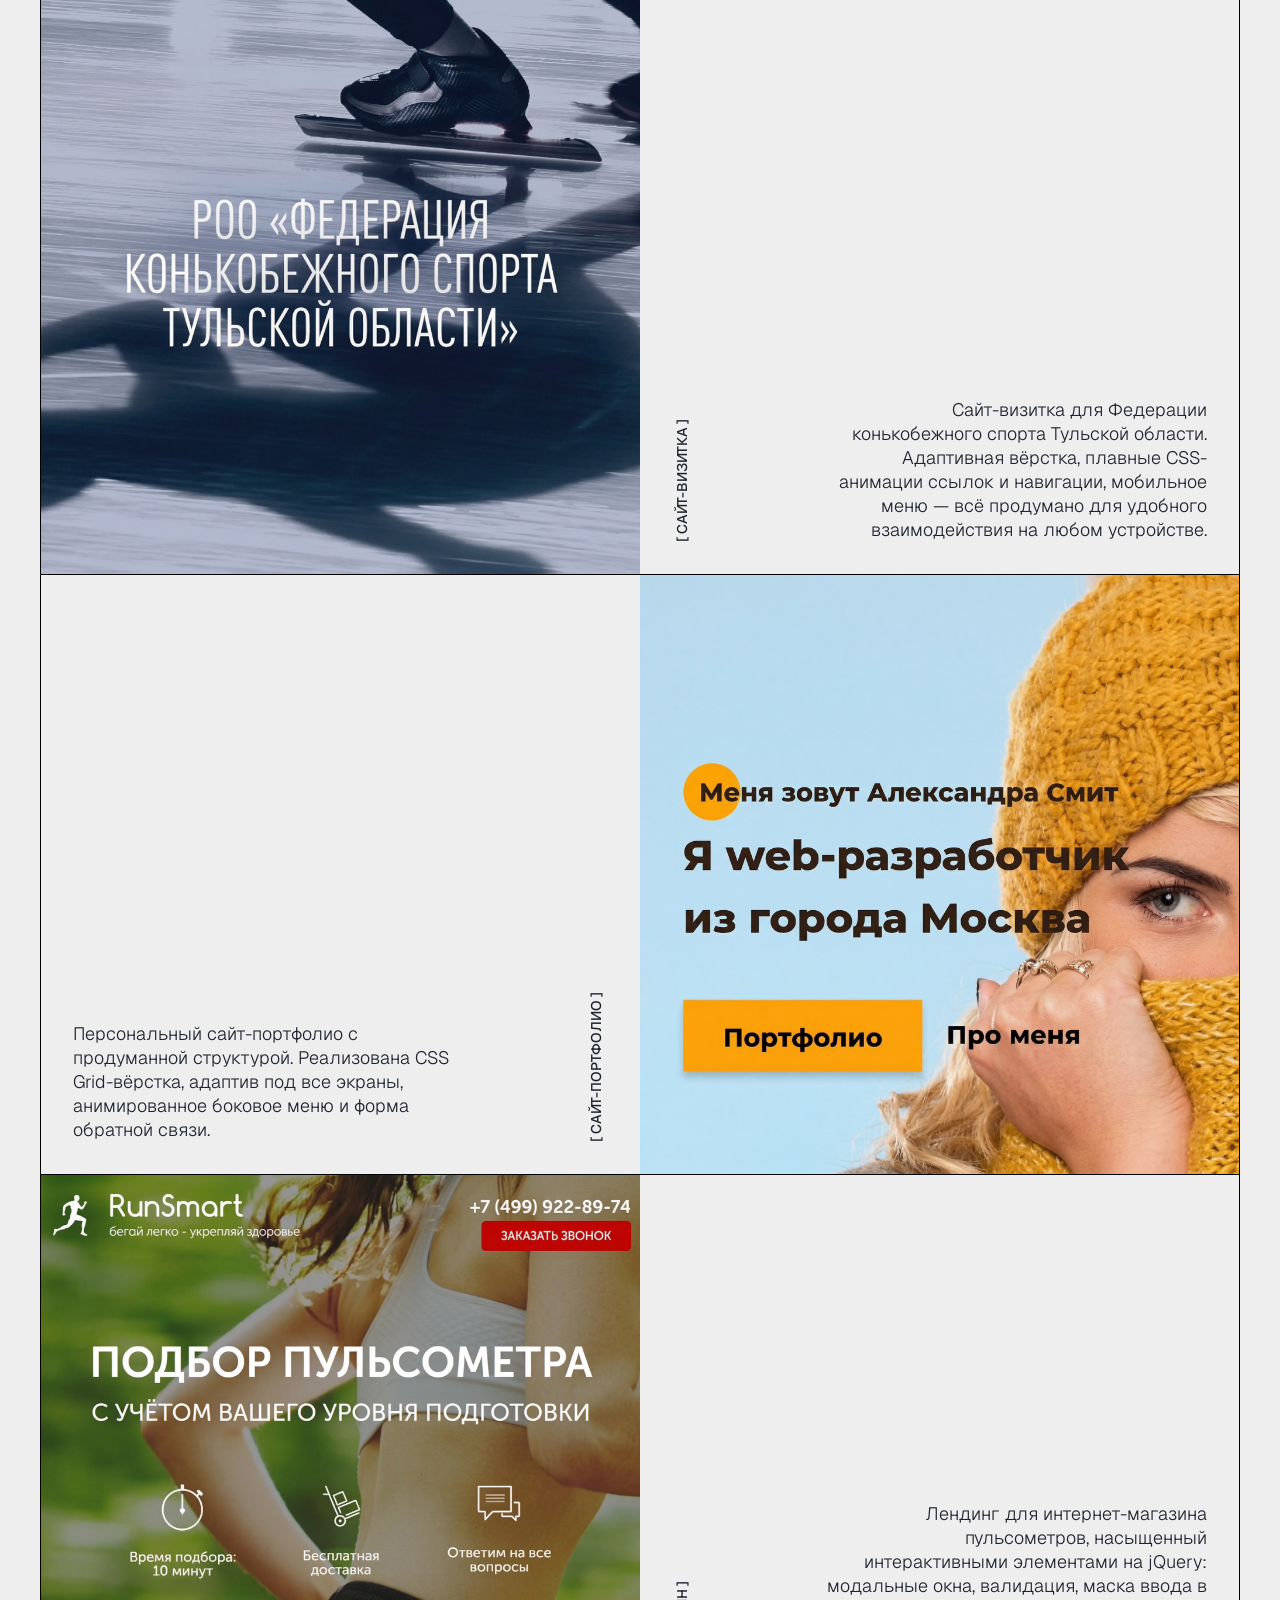
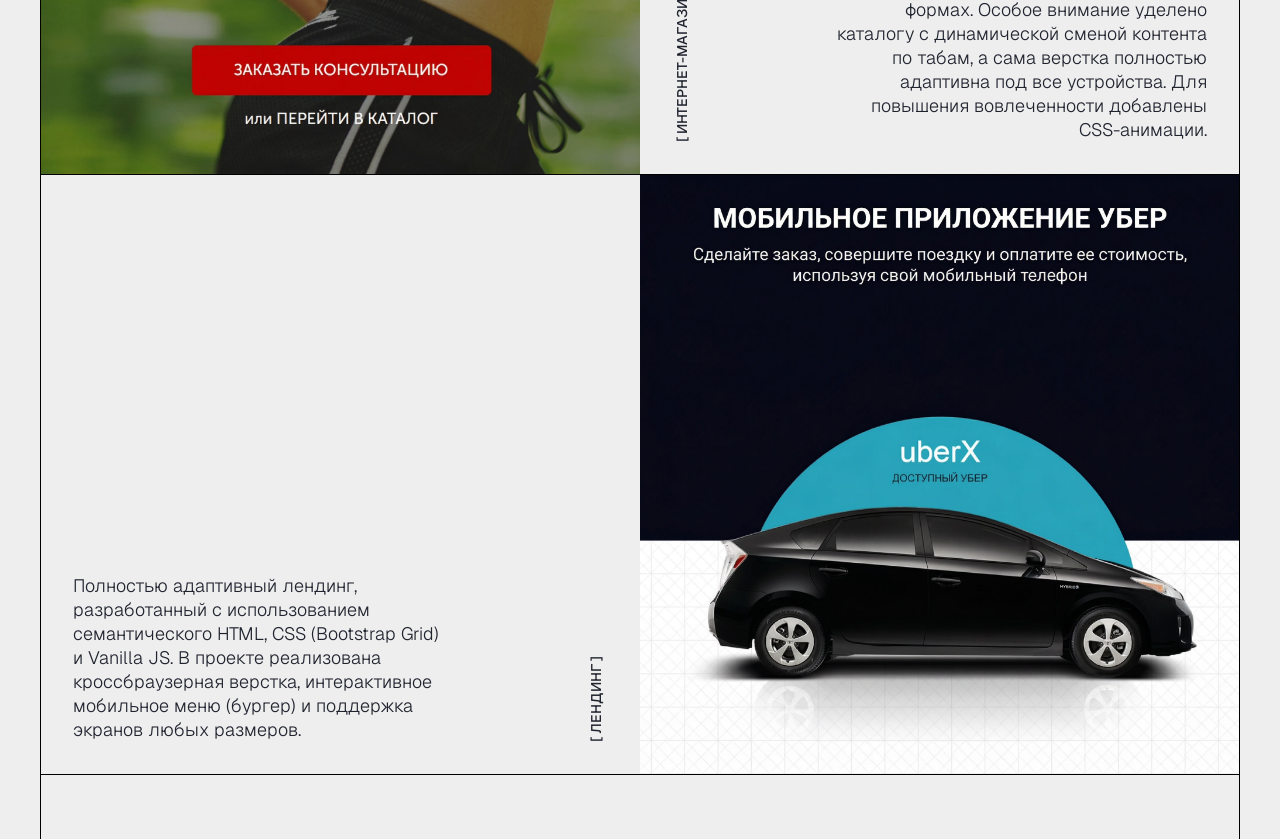
==== commit cfeecd5c: "update" ====
--- a/index.html
+++ b/index.html
@@ -13,14 +13,14 @@
     <meta property="og:url" content="https://мойдомен.ру" />
     <meta property="og:title" content="Frontend разработчик Даниил Базоров" />
     <meta property="og:description" content="Разработка сайтов. 10+ проектов. Гарантия результата" />
-    <meta property="og:image" content="https://metatags.io/images/meta-tags.png" />
+    <meta property="og:image" content="img/photo.png" />
 
     <!-- X (Twitter) -->
     <meta property="twitter:card" content="summary_large_image" />
     <meta property="twitter:url" content="https://мойдомен.ру" />
     <meta property="twitter:title" content="Frontend разработчик Даниил Базоров" />
     <meta property="twitter:description" content="Разработка сайтов. 10+ проектов. Гарантия результата" />
-    <meta property="twitter:image" content="https://metatags.io/images/meta-tags.png" />
+    <meta property="twitter:image" content="img/photo.png" />
 
 
     <!-- Favicon https://www.favicon-generator.org/ -->
@@ -198,7 +198,7 @@
                     </div>
                     <ul class="works__list">
                         <li class="works__item">
-                            <a class="work-card" href="dist_federation/index.html" target="_blank"
+                            <a class="work-card" href="projects/dist_federation/index.html" target="_blank"
                                 rel="noopener noreferrer">
                                 <figure class="work-card__figure">
                                     <picture class="work-card__picture">
@@ -221,7 +221,7 @@
                             </a>
                         </li>
                         <li class="works__item">
-                            <a class="work-card" href="dist_portfolio/index.html" target="_blank"
+                            <a class="work-card" href="projects/dist_portfolio/index.html" target="_blank"
                                 rel="noopener noreferrer">
                                 <figure class="work-card__figure">
                                     <picture class="work-card__picture work-card__picture--reflected">
@@ -244,7 +244,7 @@
                             </a>
                         </li>
                         <li class="works__item">
-                            <a class="work-card" href="dist_puls/index.html" target="_blank" rel="noopener noreferrer">
+                            <a class="work-card" href="projects/dist_puls/index.html" target="_blank" rel="noopener noreferrer">
                                 <figure class="work-card__figure">
                                     <picture class="work-card__picture">
                                         <source type="image/avif" srcset="img/puls.avif">
@@ -268,7 +268,7 @@
                             </a>
                         </li>
                         <li class="works__item">
-                            <a class="work-card" href="dist_uber/index.html" target="_blank" rel="noopener noreferrer">
+                            <a class="work-card" href="projects/dist_uber/index.html" target="_blank" rel="noopener noreferrer">
                                 <figure class="work-card__figure">
                                     <picture class="work-card__picture work-card__picture--reflected">
                                         <source type="image/avif" srcset="img/uber.avif">
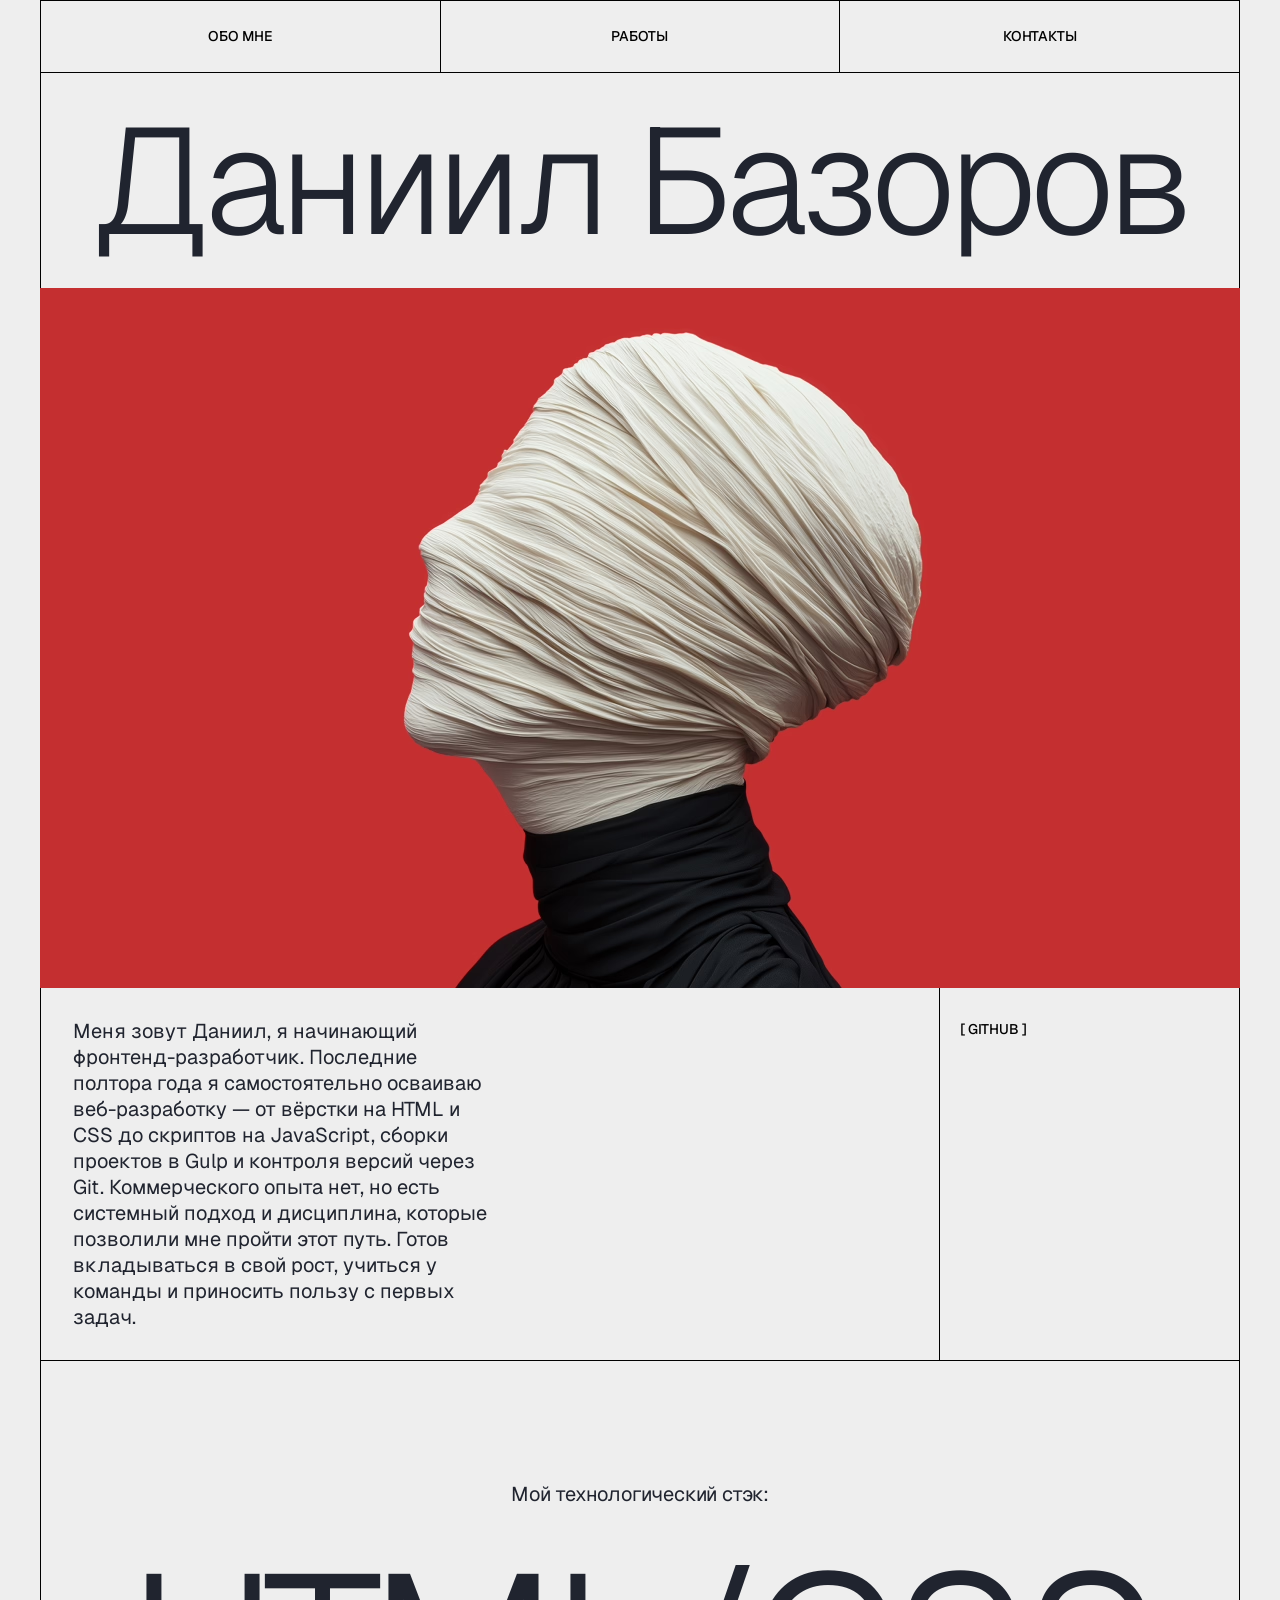
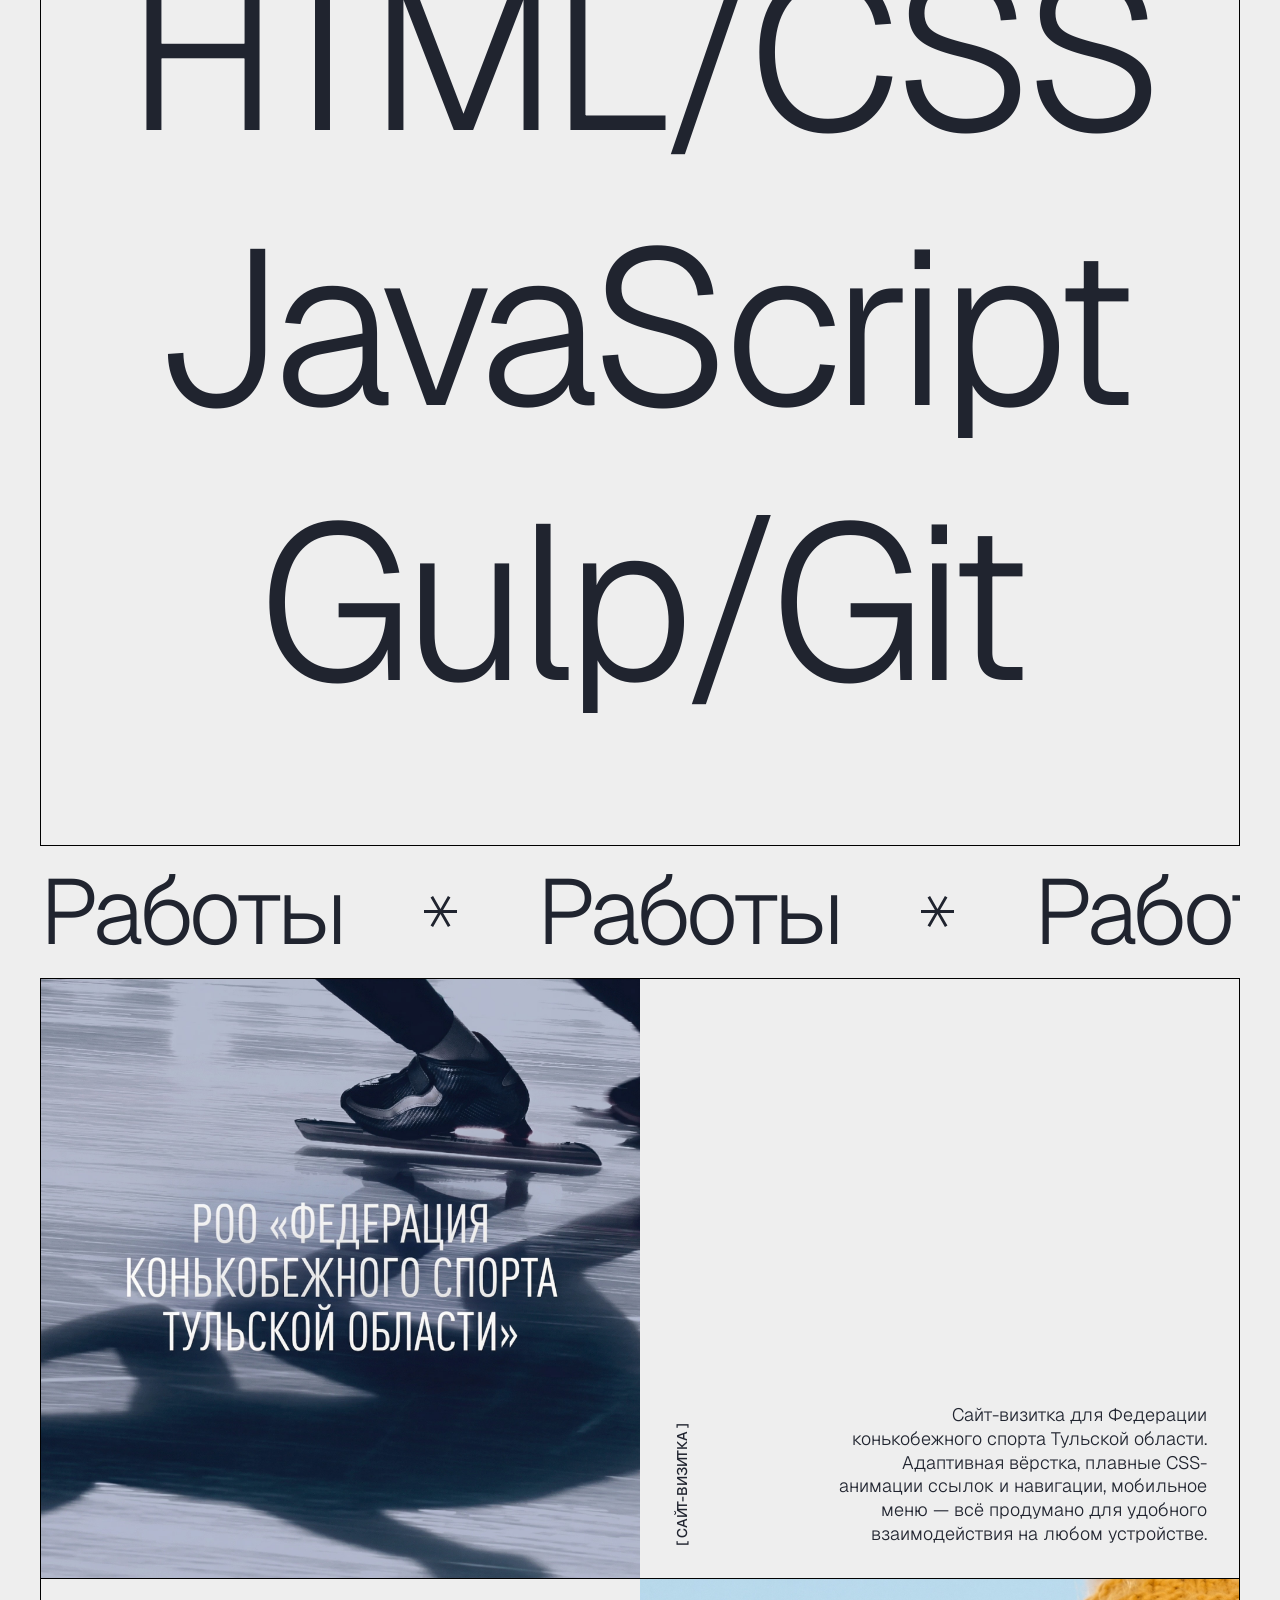
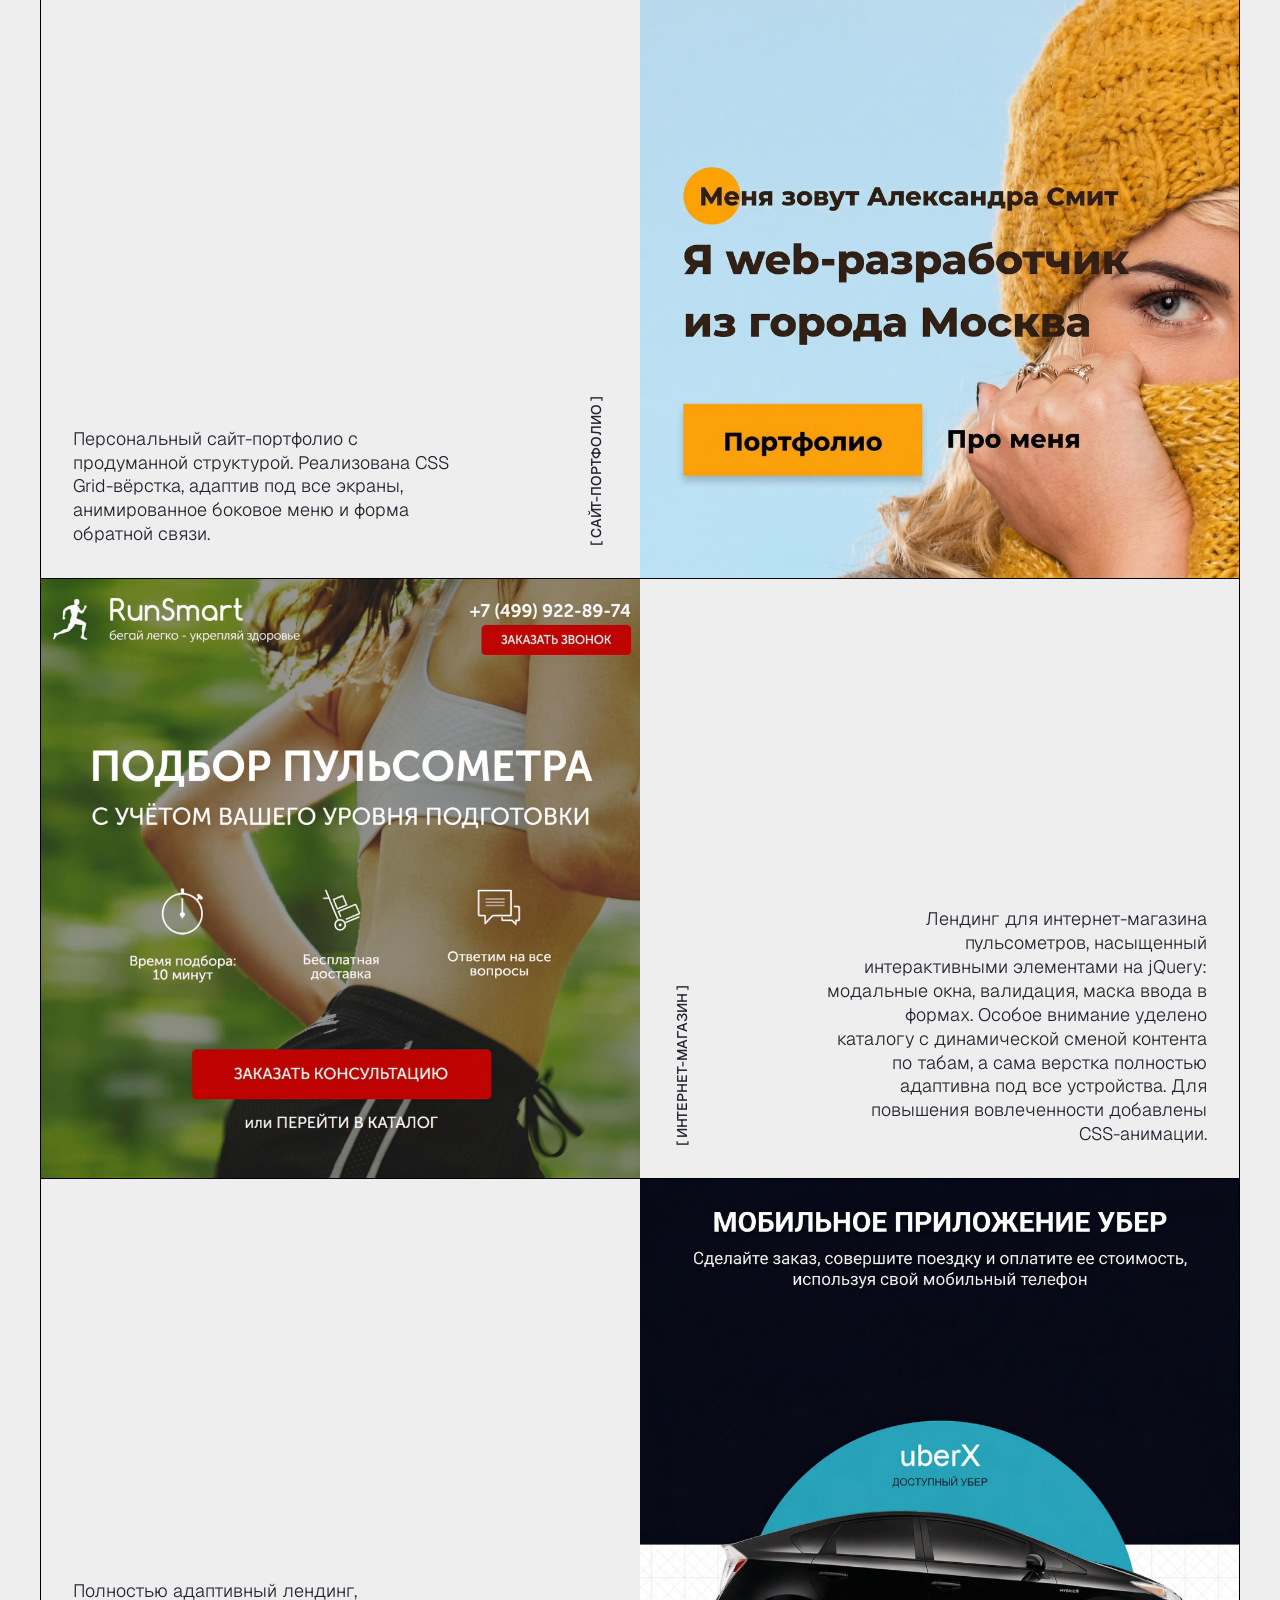
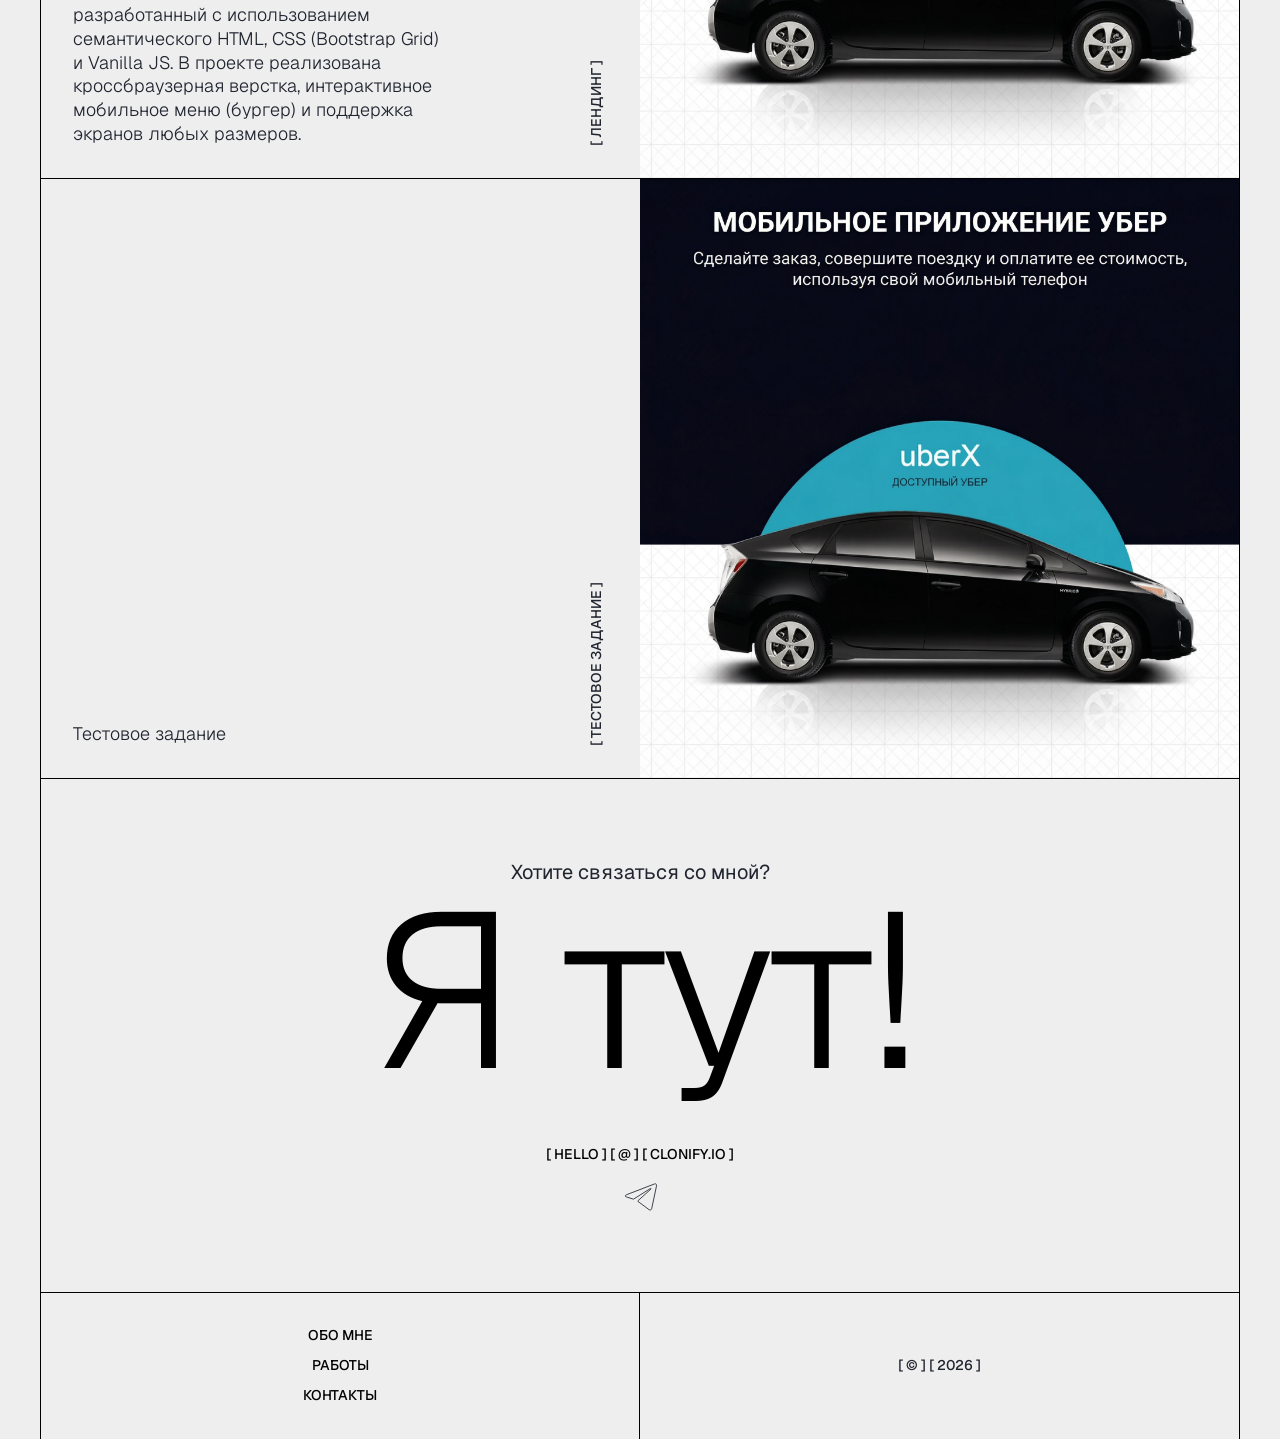
==== commit a9964ebe: "demonstration of a test task" ====
--- a/index.html
+++ b/index.html
@@ -290,6 +290,26 @@
                                 </figure>
                             </a>
                         </li>
+                        <li class="works__item">
+                            <a class="work-card" href="projects/dist_waset-containers/dashboard.html" target="_blank" rel="noopener noreferrer">
+                                <figure class="work-card__figure">
+                                    <picture class="work-card__picture work-card__picture--reflected">
+                                        <source type="image/avif" srcset="img/uber.avif">
+                                        <source type="image/webp" srcset="img/uber.webp">
+                                        <img class="work-card__img" width="600" height="600" src="img/uber.png"
+                                            alt="Forma" loading="lazy">
+                                    </picture>
+                                    <figcaption class="work-card__caption">
+                                        <div class="work-card__title work-card__title--reflected">
+                                            <h3 class="work-card__name">Тестовое задание</h3>
+                                        </div>
+                                        <p class="work-card__description work-card__description--reflected">
+                                            Тестовое задание
+                                        </p>
+                                    </figcaption>
+                                </figure>
+                            </a>
+                        </li>
                     </ul>
                 </div>
             </section>
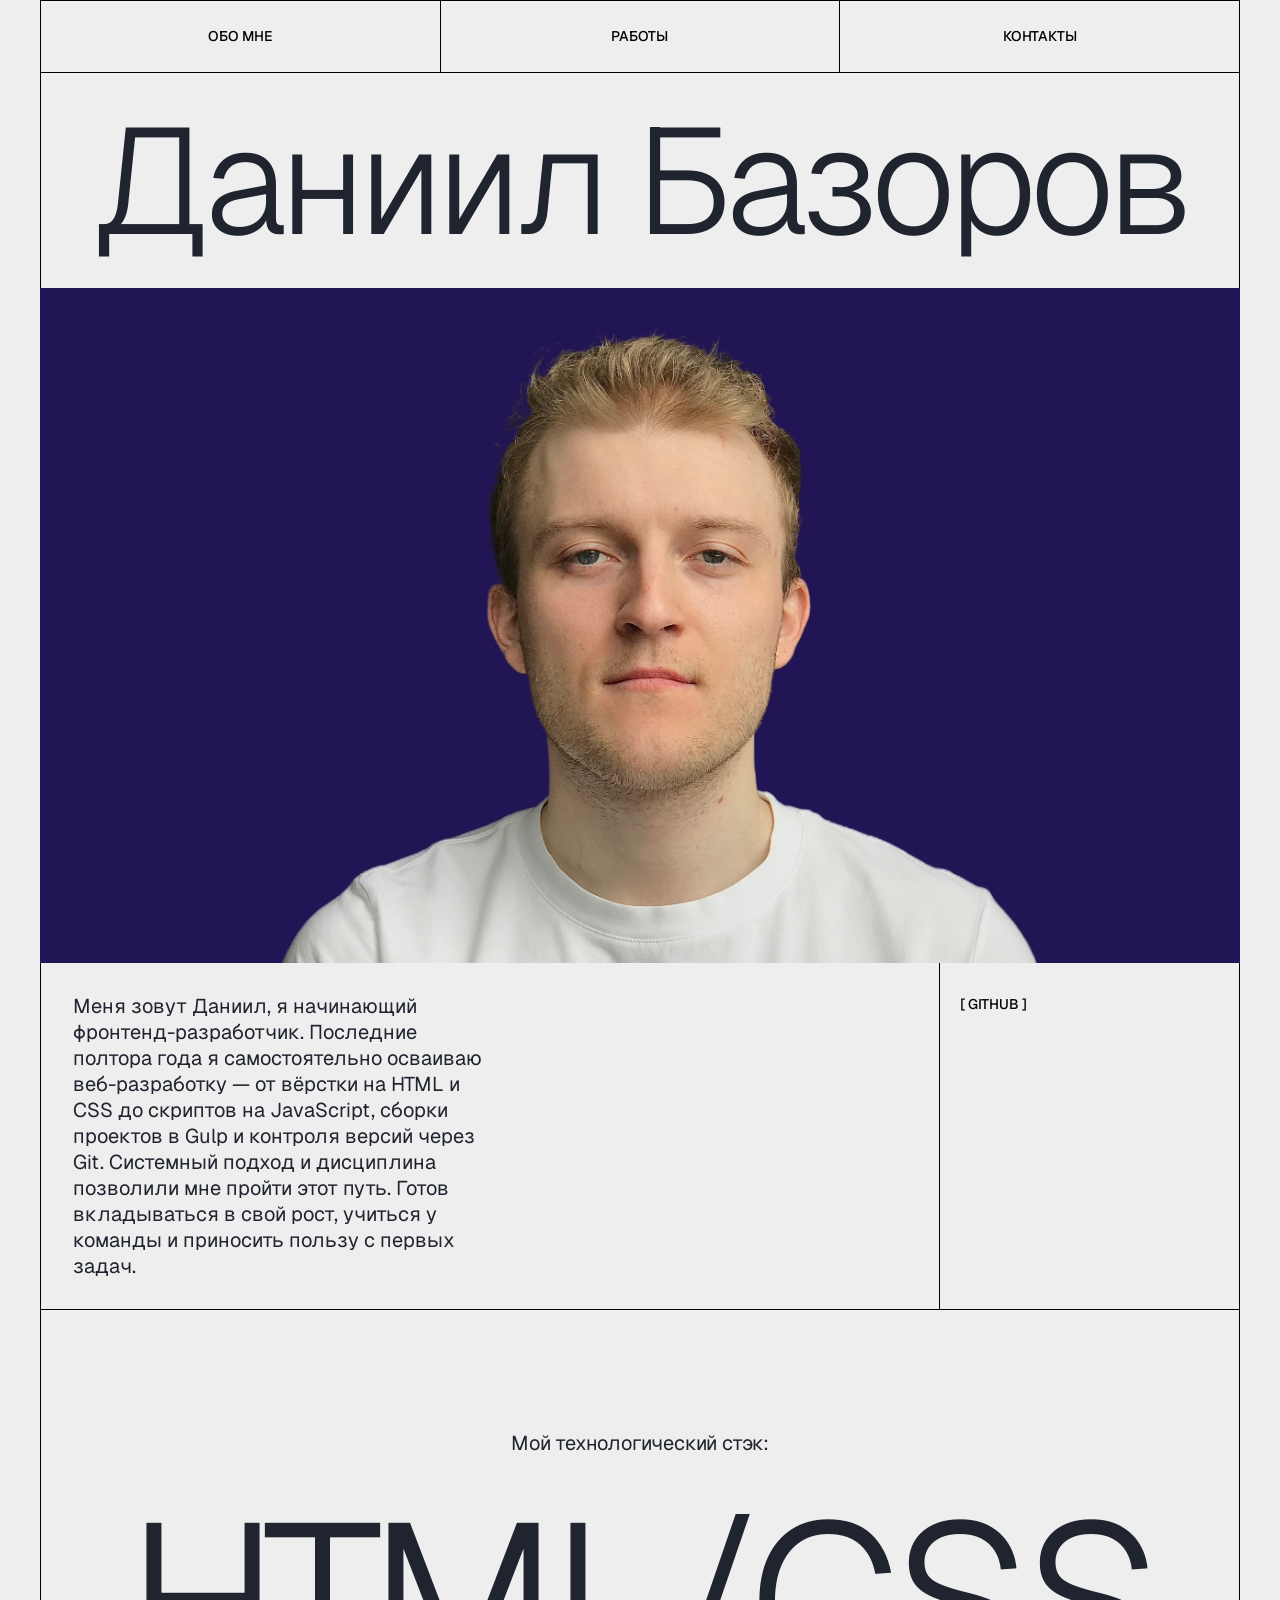
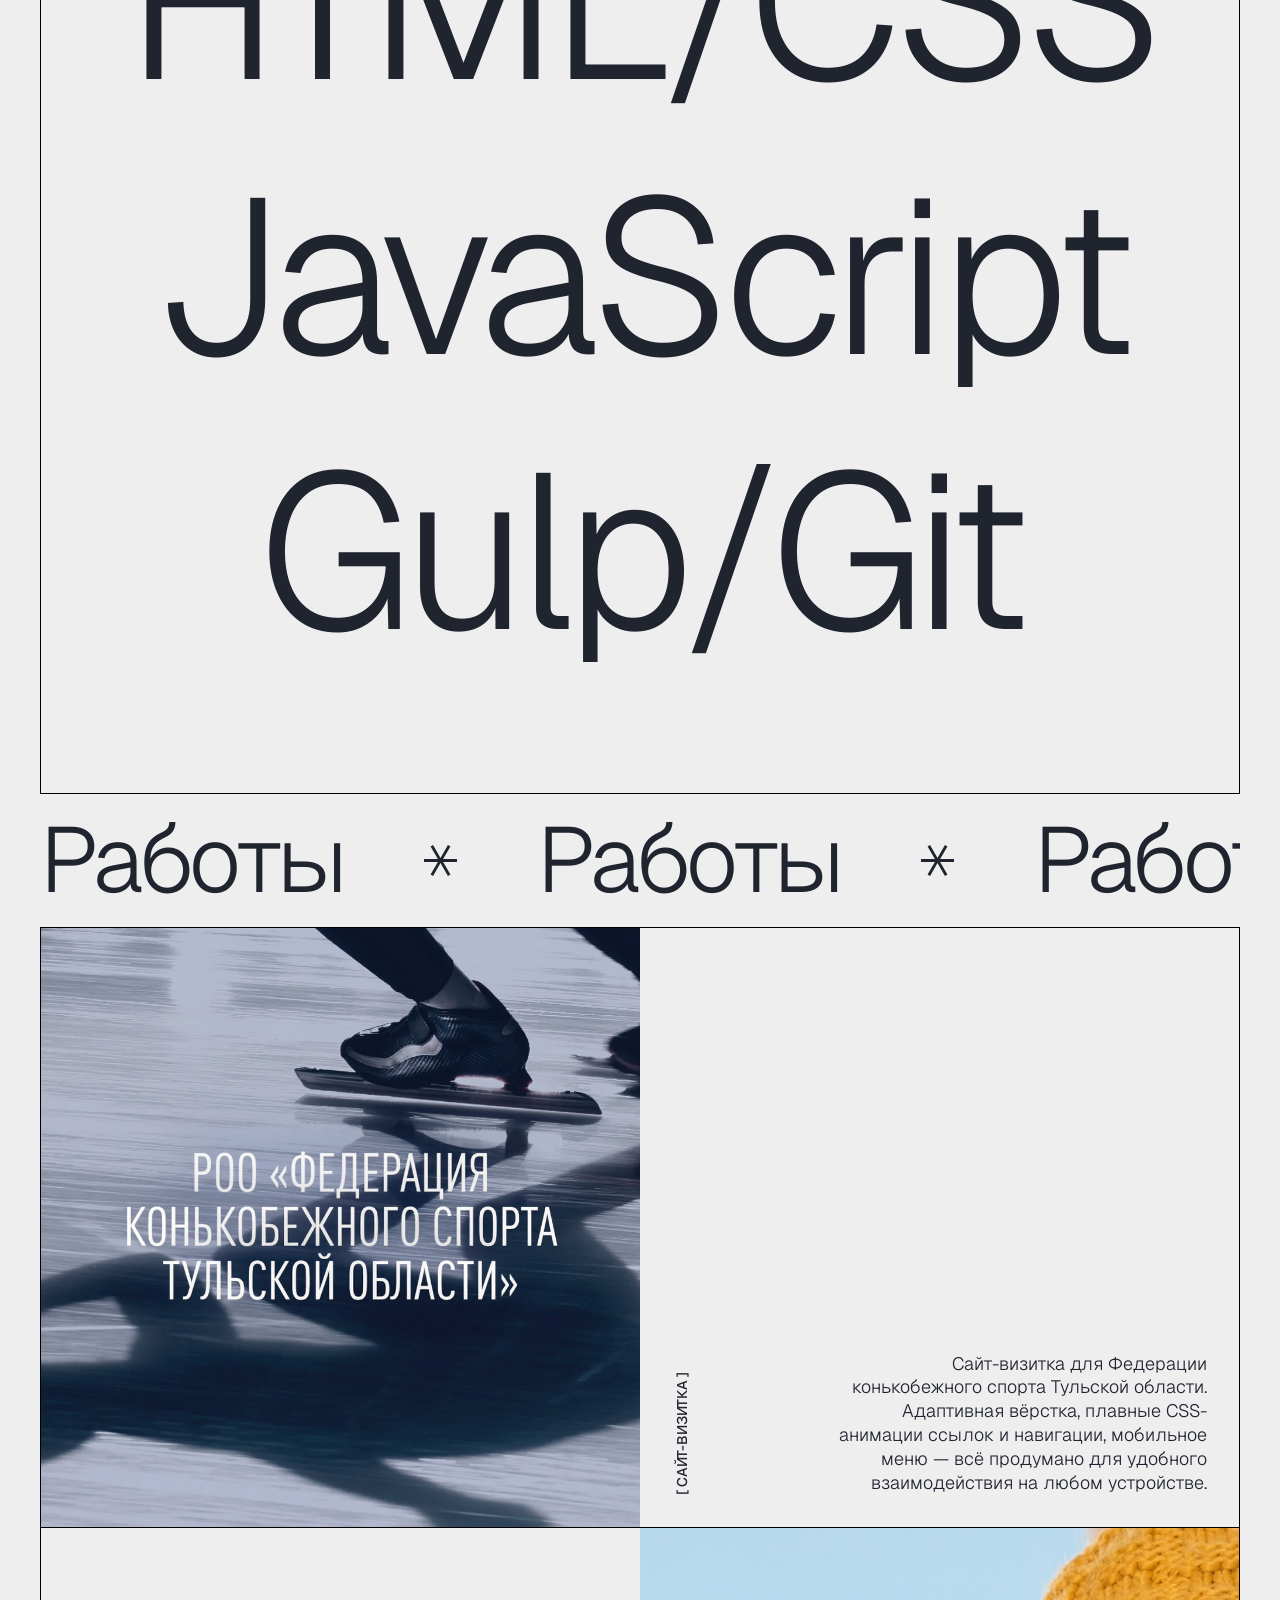
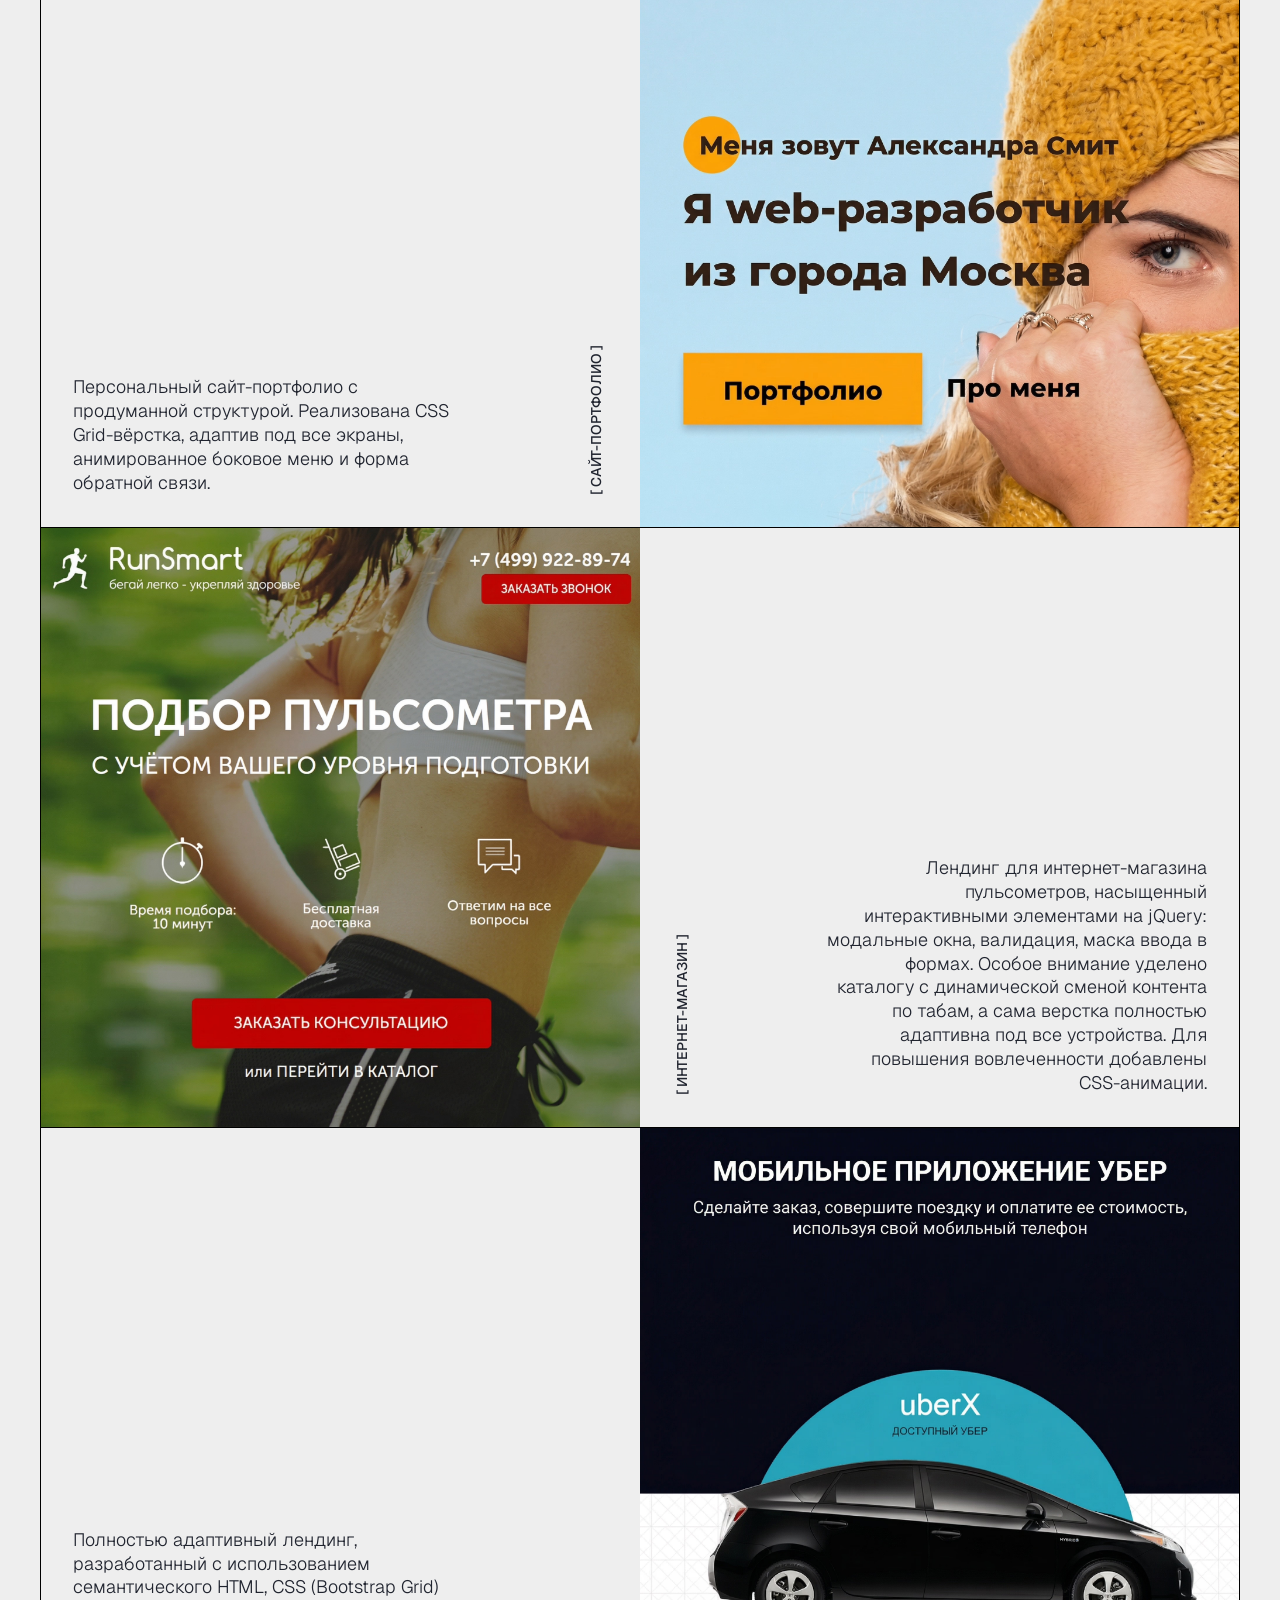
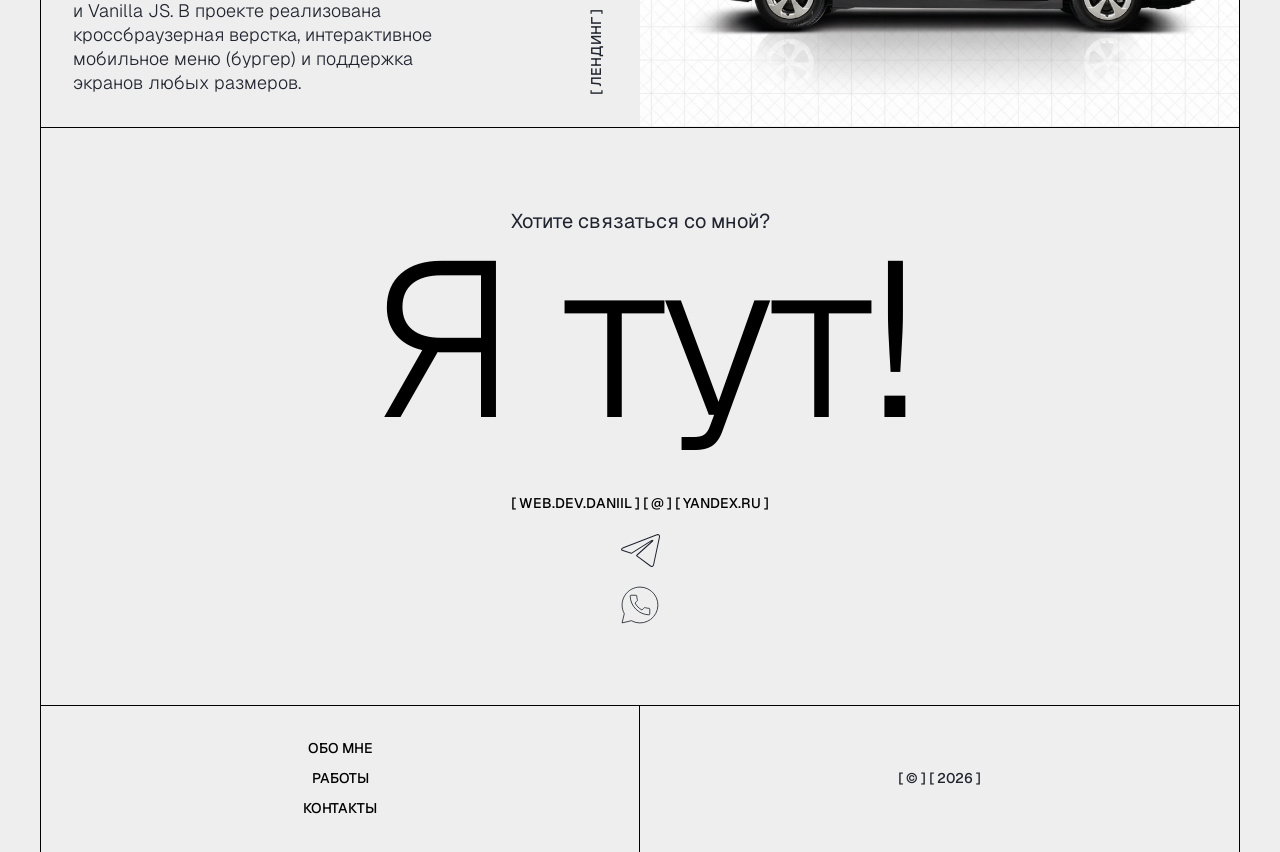
==== commit 81fc426f: "Update 1.1" ====
--- a/index.html
+++ b/index.html
@@ -6,21 +6,21 @@
     <meta name="viewport" content="width=device-width, initial-scale=1.0">
 
     <title>Frontend разработчик Даниил Базоров</title>
-    <meta name="description" content="Разработка сайтов. 10+ проектов. Гарантия результата" />
+    <meta name="description" content="Разработка сайтов. 10+ проектов. Гарантия результата">
 
     <!-- Open Graph / Facebook --><!-- Meta Tags Generated with https://metatags.io -->
-    <meta property="og:type" content="website" />
-    <meta property="og:url" content="https://мойдомен.ру" />
-    <meta property="og:title" content="Frontend разработчик Даниил Базоров" />
-    <meta property="og:description" content="Разработка сайтов. 10+ проектов. Гарантия результата" />
-    <meta property="og:image" content="img/photo.png" />
+    <meta property="og:type" content="website">
+    <meta property="og:url" content="https://daneskjold.github.io/">
+    <meta property="og:title" content="Frontend разработчик Даниил Базоров">
+    <meta property="og:description" content="Разработка сайтов. Гарантия результата">
+    <meta property="og:image" content="img/photo.jpg">
 
     <!-- X (Twitter) -->
-    <meta property="twitter:card" content="summary_large_image" />
-    <meta property="twitter:url" content="https://мойдомен.ру" />
-    <meta property="twitter:title" content="Frontend разработчик Даниил Базоров" />
-    <meta property="twitter:description" content="Разработка сайтов. 10+ проектов. Гарантия результата" />
-    <meta property="twitter:image" content="img/photo.png" />
+    <meta property="twitter:card" content="summary_large_image">
+    <meta property="twitter:url" content="https://daneskjold.github.io/">
+    <meta property="twitter:title" content="Frontend разработчик Даниил Базоров">
+    <meta property="twitter:description" content="Разработка сайтов. Гарантия результата">
+    <meta property="twitter:image" content="img/photo.jpg">
 
 
     <!-- Favicon https://www.favicon-generator.org/ -->
@@ -45,6 +45,26 @@
 </head>
 
 <body>
+    <svg xmlns="http://www.w3.org/2000/svg" display="block" height="0">
+        <symbol id="star-icon" viewBox="0 0 33 31">
+            <path
+                d="M9.07017 31L6.56141 29.4103L13.8947 16.9904H0V14.0096H13.8947L6.56141 1.58975L9.07017 0L16.5 13.1154L23.9298 0L26.4386 1.58975L19.1053 14.0096H33V16.9904H19.1053L26.4386 29.4103L23.9298 31L16.5 17.8846L9.07017 31Z"
+                fill="#20242F" />
+        </symbol>
+
+        <symbol id="tg-icon" viewBox="4 7 39 33">
+            <path
+                d="M40.83,8.48c1.14,0,2,1,1.54,2.86l-5.58,26.3c-.39,1.87-1.52,2.32-3.08,1.45L20.4,29.26a.4.4,0,0,1,0-.65L35.77,14.73c.7-.62-.15-.92-1.07-.36L15.41,26.54a.46.46,0,0,1-.4.05L6.82,24C5,23.47,5,22.22,7.23,21.33L40,8.69a2.16,2.16,0,0,1,.83-.21Z"
+                fill="none" stroke="#20242F" stroke-width="1" />
+        </symbol>
+
+        <symbol id="wa-icon" viewBox="0 0 48 48" >
+            <path class="cls-1"
+                d="M24,2.5A21.52,21.52,0,0,0,5.15,34.36L2.5,45.5l11.14-2.65A21.5,21.5,0,1,0,24,2.5ZM13.25,12.27h5.86a1,1,0,0,1,1,1,10.4,10.4,0,0,0,.66,3.91,1.93,1.93,0,0,1-.66,2.44l-2.05,2a18.6,18.6,0,0,0,3.52,4.79A18.6,18.6,0,0,0,26.35,30l2-2.05c1-1,1.46-1,2.44-.66a10.4,10.4,0,0,0,3.91.66,1.05,1.05,0,0,1,1,1v5.86a1.05,1.05,0,0,1-1,1,23.68,23.68,0,0,1-15.64-6.84,23.6,23.6,0,0,1-6.84-15.64A1.07,1.07,0,0,1,13.25,12.27Z"
+                fill="none" stroke="#20242F" stroke-width="1"/>
+        </symbol>
+    </svg>
+
     <div class="wrapper">
         <header class="header">
             <div class="container">
@@ -75,7 +95,7 @@
                         <source type="image/webp" srcset="img/avatar.webp" media="(max-width: 600px)">
                         <source type="image/avif" srcset="img/photo.avif">
                         <source type="image/webp" srcset="img/photo.webp">
-                        <img class="hero__photo" src="img/photo.png" width="1200" height="700"
+                        <img class="hero__photo" src="img/photo.jpg" width="1200" height="700"
                             alt="Фото Даниила Базорова">
                     </picture>
                     <div class="hero__content">
@@ -83,8 +103,8 @@
                             <p class="hero__paragraph">
                                 Меня зовут Даниил, я начинающий фронтенд-разработчик. Последние полтора года я
                                 самостоятельно осваиваю веб-разработку — от вёрстки на HTML и CSS до скриптов на
-                                JavaScript, сборки проектов в Gulp и контроля версий через Git. Коммерческого опыта нет,
-                                но есть системный подход и дисциплина, которые позволили мне пройти этот путь. Готов
+                                JavaScript, сборки проектов в Gulp и контроля версий через Git. Системный подход и
+                                дисциплина позволили мне пройти этот путь. Готов
                                 вкладываться в свой рост, учиться у команды и приносить пользу с первых задач.
                             </p>
                         </div>
@@ -139,28 +159,28 @@
                             <span class="works__star">
                                 <svg class="works__icon-svg" aria-hidden="true" focusable="false" width="33" height="31"
                                     viewBox="0 0 33 31" fill="none">
-                                    <use href="icons/sprite.svg#star-icon"></use>
-                                </svg>
-                            </span>
-                            <span class="works__title">Работы</span>
-                            <span class="works__star">
-                                <svg class="works__icon-svg" aria-hidden="true" focusable="false" width="33" height="31"
-                                    viewBox="0 0 33 31" fill="none">
-                                    <use href="icons/sprite.svg#star-icon"></use>
-                                </svg>
-                            </span>
-                            <span class="works__title">Работы</span>
-                            <span class="works__star">
-                                <svg class="works__icon-svg" aria-hidden="true" focusable="false" width="33" height="31"
-                                    viewBox="0 0 33 31" fill="none">
-                                    <use href="icons/sprite.svg#star-icon"></use>
-                                </svg>
-                            </span>
-                            <span class="works__title">Работы</span>
-                            <span class="works__star">
-                                <svg class="works__icon-svg" aria-hidden="true" focusable="false" width="33" height="31"
-                                    viewBox="0 0 33 31" fill="none">
-                                    <use href="icons/sprite.svg#star-icon"></use>
+                                    <use href="#star-icon"></use>
+                                </svg>
+                            </span>
+                            <span class="works__title">Работы</span>
+                            <span class="works__star">
+                                <svg class="works__icon-svg" aria-hidden="true" focusable="false" width="33" height="31"
+                                    viewBox="0 0 33 31" fill="none">
+                                    <use href="#star-icon"></use>
+                                </svg>
+                            </span>
+                            <span class="works__title">Работы</span>
+                            <span class="works__star">
+                                <svg class="works__icon-svg" aria-hidden="true" focusable="false" width="33" height="31"
+                                    viewBox="0 0 33 31" fill="none">
+                                    <use href="#star-icon"></use>
+                                </svg>
+                            </span>
+                            <span class="works__title">Работы</span>
+                            <span class="works__star">
+                                <svg class="works__icon-svg" aria-hidden="true" focusable="false" width="33" height="31"
+                                    viewBox="0 0 33 31" fill="none">
+                                    <use href="#star-icon"></use>
                                 </svg>
                             </span>
                         </div>
@@ -169,28 +189,28 @@
                             <span class="works__star">
                                 <svg class="works__icon-svg" aria-hidden="true" focusable="false" width="33" height="31"
                                     viewBox="0 0 33 31" fill="none">
-                                    <use href="icons/sprite.svg#star-icon"></use>
-                                </svg>
-                            </span>
-                            <span class="works__title">Работы</span>
-                            <span class="works__star">
-                                <svg class="works__icon-svg" aria-hidden="true" focusable="false" width="33" height="31"
-                                    viewBox="0 0 33 31" fill="none">
-                                    <use href="icons/sprite.svg#star-icon"></use>
-                                </svg>
-                            </span>
-                            <span class="works__title">Работы</span>
-                            <span class="works__star">
-                                <svg class="works__icon-svg" aria-hidden="true" focusable="false" width="33" height="31"
-                                    viewBox="0 0 33 31" fill="none">
-                                    <use href="icons/sprite.svg#star-icon"></use>
-                                </svg>
-                            </span>
-                            <span class="works__title">Работы</span>
-                            <span class="works__star">
-                                <svg class="works__icon-svg" aria-hidden="true" focusable="false" width="33" height="31"
-                                    viewBox="0 0 33 31" fill="none">
-                                    <use href="icons/sprite.svg#star-icon"></use>
+                                    <use href="#star-icon"></use>
+                                </svg>
+                            </span>
+                            <span class="works__title">Работы</span>
+                            <span class="works__star">
+                                <svg class="works__icon-svg" aria-hidden="true" focusable="false" width="33" height="31"
+                                    viewBox="0 0 33 31" fill="none">
+                                    <use href="#star-icon"></use>
+                                </svg>
+                            </span>
+                            <span class="works__title">Работы</span>
+                            <span class="works__star">
+                                <svg class="works__icon-svg" aria-hidden="true" focusable="false" width="33" height="31"
+                                    viewBox="0 0 33 31" fill="none">
+                                    <use href="#star-icon"></use>
+                                </svg>
+                            </span>
+                            <span class="works__title">Работы</span>
+                            <span class="works__star">
+                                <svg class="works__icon-svg" aria-hidden="true" focusable="false" width="33" height="31"
+                                    viewBox="0 0 33 31" fill="none">
+                                    <use href="#star-icon"></use>
                                 </svg>
                             </span>
                         </div>
@@ -244,7 +264,8 @@
                             </a>
                         </li>
                         <li class="works__item">
-                            <a class="work-card" href="projects/dist_puls/index.html" target="_blank" rel="noopener noreferrer">
+                            <a class="work-card" href="projects/dist_puls/index.html" target="_blank"
+                                rel="noopener noreferrer">
                                 <figure class="work-card__figure">
                                     <picture class="work-card__picture">
                                         <source type="image/avif" srcset="img/puls.avif">
@@ -268,7 +289,8 @@
                             </a>
                         </li>
                         <li class="works__item">
-                            <a class="work-card" href="projects/dist_uber/index.html" target="_blank" rel="noopener noreferrer">
+                            <a class="work-card" href="projects/dist_uber/index.html" target="_blank"
+                                rel="noopener noreferrer">
                                 <figure class="work-card__figure">
                                     <picture class="work-card__picture work-card__picture--reflected">
                                         <source type="image/avif" srcset="img/uber.avif">
@@ -290,26 +312,6 @@
                                 </figure>
                             </a>
                         </li>
-                        <li class="works__item">
-                            <a class="work-card" href="projects/dist_waset-containers/dashboard.html" target="_blank" rel="noopener noreferrer">
-                                <figure class="work-card__figure">
-                                    <picture class="work-card__picture work-card__picture--reflected">
-                                        <source type="image/avif" srcset="img/uber.avif">
-                                        <source type="image/webp" srcset="img/uber.webp">
-                                        <img class="work-card__img" width="600" height="600" src="img/uber.png"
-                                            alt="Forma" loading="lazy">
-                                    </picture>
-                                    <figcaption class="work-card__caption">
-                                        <div class="work-card__title work-card__title--reflected">
-                                            <h3 class="work-card__name">Тестовое задание</h3>
-                                        </div>
-                                        <p class="work-card__description work-card__description--reflected">
-                                            Тестовое задание
-                                        </p>
-                                    </figcaption>
-                                </figure>
-                            </a>
-                        </li>
                     </ul>
                 </div>
             </section>
@@ -318,22 +320,30 @@
                 <div class="container contact__container">
                     <h2 class="contact__title">Хотите связаться со мной?</h2>
                     <p class="contact__cta">
-                        <a class="contact__cta-link" href="mailto:hello@clonify.io"
-                            aria-label="Связаться со мной по почте">Я тут!
+                        <a class="contact__cta-link" href="https://t.me/+79997807829" title="Telegram">Я тут!
                         </a>
                     </p>
                     <ul class="contact__list">
                         <li class="contact__item">
-                            <a class="contact__link" href="mailto:hello@clonify.io">
-                                <span class="contact__mail" aria-hidden="true">[ HELLO ] [ @ ] [ CLONIFY.IO ]</span>
-                                <span class="visually-hidden">hello@clonify.io</span>
+                            <a class="contact__link" href="mailto:web.dev.daniil@yandex.ru" aria-label="Связаться со мной по почте web.dev.daniil@yandex.ru" title="Почта">
+                                <span class="contact__mail" aria-hidden="true">[ web.dev.daniil ] [ @ ] [ yandex.ru
+                                    ]</span>
+                                <span class="visually-hidden">web.dev.daniil@yandex.ru</span>
                             </a>
                         </li>
                         <li class="contact__item">
                             <a class="contact__link" target="_blank" rel="noopener noreferrer"
-                                href="https://t.me/username" aria-label="Связаться в Telegram">
+                                href="https://t.me/+79997807829" aria-label="Связаться со мной в Telegram" title="Telegram">
                                 <svg class="contact__icon-svg" aria-hidden="true" focusable="false">
-                                    <use href="icons/sprite.svg#tg-icon"></use>
+                                    <use href="#tg-icon"></use>
+                                </svg>
+                            </a>
+                        </li>
+                        <li class="contact__item">
+                            <a class="contact__link" target="_blank" rel="noopener noreferrer"
+                                href="https://wa.me/79997807829" aria-label="Связаться со мной в WhatsApp" title="WhatsApp">
+                                <svg class="contact__icon-svg" aria-hidden="true" focusable="false">
+                                    <use href="#wa-icon"></use>
                                 </svg>
                             </a>
                         </li>
@@ -344,7 +354,7 @@
 
         <footer class="footer">
             <div class="container footer__container">
-                
+
                 <div class="footer__content">
                     <nav class="footer__menu" aria-label="Навигация в подвале">
                         <ul class="footer__menu-list">
--- a/css/style.min.css
+++ b/css/style.min.css
@@ -4,4 +4,4 @@
  * Copyright 2011-2019 Twitter, Inc.
  * Licensed under MIT (https://github.com/twbs/bootstrap/blob/master/LICENSE)
  * Forked from Normalize.css, licensed MIT (https://github.com/necolas/normalize.css/blob/master/LICENSE.md)
- */*,::after,::before{-webkit-box-sizing:border-box;box-sizing:border-box}html{font-family:sans-serif;line-height:1.15;-webkit-text-size-adjust:100%;-webkit-tap-highlight-color:rgba(0,0,0,0)}article,aside,figcaption,figure,footer,header,hgroup,main,nav,section{display:block}body{margin:0;font-family:-apple-system,BlinkMacSystemFont,"Segoe UI",Roboto,"Helvetica Neue",Arial,"Noto Sans",sans-serif,"Apple Color Emoji","Segoe UI Emoji","Segoe UI Symbol","Noto Color Emoji";font-size:1rem;font-weight:400;line-height:1.5;color:#212529;text-align:left;background-color:#fff}[tabindex="-1"]:focus{outline:0 !important}hr{-webkit-box-sizing:content-box;box-sizing:content-box;height:0;overflow:visible}h1,h2,h3,h4,h5,h6{margin-top:0;margin-bottom:0;-webkit-margin-before:0;margin-block-start:0;-webkit-margin-after:0;margin-block-end:0}p{margin-top:0;margin-bottom:0}abbr[data-original-title],abbr[title]{text-decoration:underline;-webkit-text-decoration:underline dotted;text-decoration:underline dotted;cursor:help;border-bottom:0;-webkit-text-decoration-skip-ink:none;text-decoration-skip-ink:none}address{margin-bottom:1rem;font-style:normal;line-height:inherit}dl,ol,ul{margin:0;padding:0}ul{list-style:none}ol ol,ol ul,ul ol,ul ul{margin-bottom:0}dt{font-weight:700}dd{margin-bottom:.5rem;margin-left:0}blockquote{margin:0 0 1rem}b,strong{font-weight:bolder}small{font-size:100%}sub,sup{position:relative;font-size:75%;line-height:0;vertical-align:baseline}sub{bottom:-0.25em}sup{top:-0.5em}a{display:block;color:#000;text-decoration:none;background-color:rgba(0,0,0,0)}a:not([href]):not([tabindex]){color:inherit;text-decoration:none}a:not([href]):not([tabindex]):focus,a:not([href]):not([tabindex]):hover{color:inherit;text-decoration:none}a:not([href]):not([tabindex]):focus{outline:0}code,kbd,pre,samp{font-family:SFMono-Regular,Menlo,Monaco,Consolas,"Liberation Mono","Courier New",monospace;font-size:1em}pre{margin-top:0;margin-bottom:1rem;overflow:auto}figure{margin:0}img{vertical-align:middle;border-style:none}svg{overflow:hidden;vertical-align:middle}table{border-collapse:collapse}caption{padding-top:.75rem;padding-bottom:.75rem;color:#6c757d;text-align:left;caption-side:bottom}th{text-align:inherit}label{display:inline-block;margin-bottom:.5rem}button{border-radius:0}button:focus{outline:1px dotted;outline:5px auto -webkit-focus-ring-color}button,input,optgroup,select,textarea{margin:0;font-family:inherit;font-size:inherit;line-height:inherit}button,input{overflow:visible}button,select{text-transform:none}select{word-wrap:normal}[type=button],[type=reset],[type=submit],button{-webkit-appearance:button}[type=button]:not(:disabled),[type=reset]:not(:disabled),[type=submit]:not(:disabled),button:not(:disabled){cursor:pointer}[type=button]::-moz-focus-inner,[type=reset]::-moz-focus-inner,[type=submit]::-moz-focus-inner,button::-moz-focus-inner{padding:0;border-style:none}input[type=checkbox],input[type=radio]{-webkit-box-sizing:border-box;box-sizing:border-box;padding:0}input[type=date],input[type=datetime-local],input[type=month],input[type=time]{-webkit-appearance:listbox}textarea{overflow:auto;resize:vertical}fieldset{min-width:0;padding:0;margin:0;border:0}legend{display:block;width:100%;max-width:100%;padding:0;margin-bottom:.5rem;font-size:1.5rem;line-height:inherit;color:inherit;white-space:normal}progress{vertical-align:baseline}[type=number]::-webkit-inner-spin-button,[type=number]::-webkit-outer-spin-button{height:auto}[type=search]{outline-offset:-2px;-webkit-appearance:none}[type=search]::-webkit-search-decoration{-webkit-appearance:none}::-webkit-file-upload-button{font:inherit;-webkit-appearance:button}output{display:inline-block}summary{display:list-item;cursor:pointer}template{display:none}[hidden]{display:none !important}@font-face{font-family:"Geist";src:url("../fonts/Geist-Light.woff2") format("woff2");font-weight:300;font-style:normal;font-display:swap}@font-face{font-family:"Geist";src:url("../fonts/Geist-Medium.woff2") format("woff2");font-weight:500;font-style:normal;font-display:swap}@font-face{font-family:"Geist";src:url("../fonts/Geist-Regular.woff2") format("woff2");font-weight:400;font-style:normal;font-display:swap}@-webkit-keyframes moving-text{from{-webkit-transform:translateX(0%);transform:translateX(0%)}to{-webkit-transform:translateX(-50%);transform:translateX(-50%)}}@keyframes moving-text{from{-webkit-transform:translateX(0%);transform:translateX(0%)}to{-webkit-transform:translateX(-50%);transform:translateX(-50%)}}:root{--main-color: #eeeeee;--border: 1px solid #000;--height-header: 71px;--footer-padding: 32px}.header{background-color:var(--main-color);z-index:3;position:fixed;left:0;top:0;width:100%;-webkit-transition:-webkit-transform .2s;transition:-webkit-transform .2s;transition:transform .2s;transition:transform .2s, -webkit-transform .2s}.header.hide{-webkit-transform:translateY(-100%);-ms-transform:translateY(-100%);transform:translateY(-100%)}.header .container{padding:0}.menu__list{display:-webkit-box;display:-ms-flexbox;display:flex;-webkit-box-pack:justify;-ms-flex-pack:justify;justify-content:space-between;border-top:var(--border);border-bottom:var(--border)}.menu__item{border-right:var(--border);height:var(--height-header);width:100%;-webkit-transition:background-color .2s;transition:background-color .2s}.menu__item:last-child{border-right:none}.menu__item:hover{background-color:#f5f5f5}.menu__link{display:-webkit-box;display:-ms-flexbox;display:flex;-webkit-box-pack:center;-ms-flex-pack:center;justify-content:center;-webkit-box-align:center;-ms-flex-align:center;align-items:center;font-size:14px;line-height:1.57;font-weight:500;text-transform:uppercase;height:100%;width:100%;padding:10px;-webkit-transition:-webkit-transform .2s;transition:-webkit-transform .2s;transition:transform .2s;transition:transform .2s, -webkit-transform .2s}.menu__link:hover{-webkit-transform:scale(1.15);-ms-transform:scale(1.15);transform:scale(1.15)}.footer__content{font-size:14px;line-height:1.57;font-weight:500;text-transform:uppercase;border-top:var(--border)}.footer__menu{padding:var(--footer-padding);border-bottom:var(--border)}.footer__menu-item{padding-bottom:8px}.footer__menu-item:last-child{padding-bottom:0}.footer__menu-link{display:inline-block;-webkit-transition:-webkit-transform .2s;transition:-webkit-transform .2s;transition:transform .2s;transition:transform .2s, -webkit-transform .2s}.footer__menu-link:hover{-webkit-transform:scale(1.15);-ms-transform:scale(1.15);transform:scale(1.15)}.footer__copy{display:-webkit-box;display:-ms-flexbox;display:flex;padding:var(--footer-padding)}.hero__title{font-size:45px;font-weight:300;line-height:1.3;letter-spacing:-0.04em;text-align:center;padding:10px 10px}.hero__photo{display:block;width:100%;height:auto}.hero__description{font-size:20px;line-height:1.3;font-weight:400;padding:20px;border-bottom:var(--border)}.social{padding:20px;border-bottom:var(--border)}.social__item:not(:last-child){padding-bottom:8px}.social__link{display:inline-block;font-size:14px;line-height:1.57;font-weight:500;text-transform:uppercase;-webkit-transition:-webkit-transform .2s;transition:-webkit-transform .2s;transition:transform .2s;transition:transform .2s, -webkit-transform .2s}.social__link:hover{-webkit-transform:scale(1.15);-ms-transform:scale(1.15);transform:scale(1.15)}.services{padding:72px 20px}.services__heading{font-size:20px;line-height:1.3;font-weight:400;text-align:center;letter-spacing:-0.01em;margin-bottom:32px}.services-card+.services-card{margin-top:32px}.services-card__title{font-size:53px;line-height:.96;font-weight:300;letter-spacing:-0.04em;font-size:clamp(53px,-0.483rem + 18.977vw,220px);text-align:center;margin-bottom:16px}.services-card__title--uppercase{text-transform:uppercase}.services-card__list{display:-webkit-box;display:-ms-flexbox;display:flex;-webkit-box-pack:center;-ms-flex-pack:center;justify-content:center;-ms-flex-wrap:wrap;flex-wrap:wrap;gap:16px}.works{scroll-margin-top:var(--height-header)}.works__container{overflow:hidden}.works__moving-text{display:-webkit-box;display:-ms-flexbox;display:flex;-webkit-box-align:center;-ms-flex-align:center;align-items:center;border-top:var(--border);border-bottom:var(--border);width:-webkit-max-content;width:-moz-max-content;width:max-content;-webkit-animation:moving-text 8s infinite linear;animation:moving-text 8s infinite linear}.works__moving-group{display:-webkit-box;display:-ms-flexbox;display:flex;-webkit-box-align:center;-ms-flex-align:center;align-items:center;-webkit-column-gap:80px;-moz-column-gap:80px;column-gap:80px;-ms-flex-negative:0;flex-shrink:0;padding-right:80px}.works__title{font-size:clamp(60px,3.023rem + 3.636vw,92px);line-height:clamp(100px,5.568rem + 3.409vw,133px);font-weight:300;letter-spacing:-0.04em}.work-card{border-bottom:var(--border)}.work-card__img{display:block;width:100%;height:auto;max-width:600px;-o-object-fit:cover;object-fit:cover}.work-card__caption{padding:20px}.work-card__title{display:-webkit-box;display:-ms-flexbox;display:flex;-webkit-column-gap:12px;-moz-column-gap:12px;column-gap:12px}.work-card__name{font-size:14px;line-height:1.57;font-weight:500}.work-card__name::after{content:" ]"}.work-card__name::before{content:"[ "}.work-card__name{text-transform:uppercase;color:#20242f}.work-card__description{margin-top:32px;color:#20242f}.contact__container{padding:56px 16px}.contact__title{font-size:20px;line-height:1.3;font-weight:400;text-align:center}.contact__cta{font-size:clamp(5.75rem,2.841rem + 14.545vw,13.75rem);line-height:.96;font-weight:300;letter-spacing:-0.04em;text-align:center;margin-bottom:clamp(.938rem,.188rem + 3.75vw,3rem)}.contact__item{padding:0 10px}.contact__item:not(:last-child){margin-bottom:15px}.contact__link{-webkit-transition:-webkit-transform .2s;transition:-webkit-transform .2s;transition:transform .2s;transition:transform .2s, -webkit-transform .2s}.contact__link:hover{-webkit-transform:scale(1.15);-ms-transform:scale(1.15);transform:scale(1.15)}.contact__icon-svg{width:33px;height:31px;display:block;margin:0 auto}.contact__mail{font-size:14px;line-height:1.57;font-weight:500;text-transform:uppercase;text-align:center;display:block}@media(hover: none){.menu__item:hover{background-color:rgba(0,0,0,0)}.menu__link:hover{-webkit-transform:none;-ms-transform:none;transform:none}}@media(min-width: 1200px){.menu__list{border-inline:var(--border)}}@media(hover: none){.footer__menu-link:hover{-webkit-transform:none;-ms-transform:none;transform:none}}@media(min-width: 500px){.footer__content{display:grid;grid-template-columns:1fr 1fr}.footer__menu{border-right:var(--border);border-bottom:none}.footer__menu,.footer__copy{display:-webkit-box;display:-ms-flexbox;display:flex;-webkit-box-pack:center;-ms-flex-pack:center;justify-content:center;-webkit-box-align:center;-ms-flex-align:center;align-items:center}.footer__menu-link{display:block;text-align:center}}@media(min-width: 1200px){.footer__container{border-inline:var(--border)}}@media(hover: none){.social__link:hover{-webkit-transform:none;-ms-transform:none;transform:none}}@media(min-width: 390px){.hero__title{font-size:clamp(3rem,-0.07rem + 12.593vw,9.375rem)}}@media(min-width: 650px){.hero__content{display:-webkit-box;display:-ms-flexbox;display:flex}.hero__description{width:75%;padding:30px 32px;border-right:var(--border)}.hero__paragraph{max-width:427px}.social{width:25%;padding:28px 32px 28px 20px}}@media(min-width: 1218px){.hero__title,.hero__content{border-inline:var(--border)}}@media(min-width: 1100px){.services{padding:120px 16px}.services__heading{margin-bottom:40px}.services-card+.services-card{margin-top:64px}}@media(min-width: 1218px){.services{max-width:1200px;margin:0 auto;border-inline:var(--border)}}@media(min-width: 600px){.work-card__figure{display:-webkit-box;display:-ms-flexbox;display:flex}.work-card__picture,.work-card__caption{width:50%;width:50%}.work-card__img{height:100%}.work-card__picture--reflected{-webkit-box-ordinal-group:3;-ms-flex-order:2;order:2}.work-card__title--reflected{-webkit-box-pack:end;-ms-flex-pack:end;justify-content:end}.work-card__description--reflected{text-align:right}}@media(min-width: 800px){.work-card__caption{display:-webkit-box;display:-ms-flexbox;display:flex;padding:32px;-webkit-column-gap:32px;-moz-column-gap:32px;column-gap:32px;-webkit-box-pack:justify;-ms-flex-pack:justify;justify-content:space-between}.work-card__title{-webkit-box-orient:vertical;-webkit-box-direction:normal;-ms-flex-direction:column;flex-direction:column;-webkit-box-pack:end;-ms-flex-pack:end;justify-content:end;row-gap:12px}.work-card__name{-webkit-box-ordinal-group:3;-ms-flex-order:2;order:2}.work-card__name,.work-card__year{-webkit-writing-mode:vertical-rl;-ms-writing-mode:tb-rl;writing-mode:vertical-rl;-webkit-transform:rotate(180deg);-ms-transform:rotate(180deg);transform:rotate(180deg)}.work-card__description{display:-webkit-box;display:-ms-flexbox;display:flex;-webkit-box-align:end;-ms-flex-align:end;align-items:end;margin-top:0;text-align:right;max-width:380px}.work-card__title--reflected{-webkit-box-ordinal-group:3;-ms-flex-order:2;order:2}.work-card__description--reflected{text-align:left}}@media(min-width: 1218px){.works__list{border-inline:var(--border)}}@media(hover: none){.contact__link:hover{-webkit-transform:none;-ms-transform:none;transform:none}}@media(min-width: 800px){.contact__container{padding:80px 16px}}@media(min-width: 1218px){.contact{max-width:1200px;margin:0 auto;border-inline:var(--border)}}html{scroll-behavior:smooth}body{font-family:"Geist",sans-serif;font-size:18px;line-height:1.33;font-weight:300;color:#20242f;background-color:var(--main-color)}.container{max-width:1200px;margin:0 auto}html,body{height:100%}.wrapper{min-height:100%;display:-webkit-box;display:-ms-flexbox;display:flex;-webkit-box-orient:vertical;-webkit-box-direction:normal;-ms-flex-direction:column;flex-direction:column}.main{-webkit-box-flex:1;-ms-flex-positive:1;flex-grow:1;padding-top:73px}.visually-hidden{position:absolute;width:1px;height:1px;margin:-1px;border:0;padding:0;white-space:nowrap;clip-path:inset(100%);clip:rect(0 0 0 0);overflow:hidden}+ */*,::after,::before{-webkit-box-sizing:border-box;box-sizing:border-box}html{font-family:sans-serif;line-height:1.15;-webkit-text-size-adjust:100%;-webkit-tap-highlight-color:rgba(0,0,0,0)}article,aside,figcaption,figure,footer,header,hgroup,main,nav,section{display:block}body{margin:0;font-family:-apple-system,BlinkMacSystemFont,"Segoe UI",Roboto,"Helvetica Neue",Arial,"Noto Sans",sans-serif,"Apple Color Emoji","Segoe UI Emoji","Segoe UI Symbol","Noto Color Emoji";font-size:1rem;font-weight:400;line-height:1.5;color:#212529;text-align:left;background-color:#fff}[tabindex="-1"]:focus{outline:0 !important}hr{-webkit-box-sizing:content-box;box-sizing:content-box;height:0;overflow:visible}h1,h2,h3,h4,h5,h6{margin-top:0;margin-bottom:0;-webkit-margin-before:0;margin-block-start:0;-webkit-margin-after:0;margin-block-end:0}p{margin-top:0;margin-bottom:0}abbr[data-original-title],abbr[title]{text-decoration:underline;-webkit-text-decoration:underline dotted;text-decoration:underline dotted;cursor:help;border-bottom:0;-webkit-text-decoration-skip-ink:none;text-decoration-skip-ink:none}address{margin-bottom:1rem;font-style:normal;line-height:inherit}dl,ol,ul{margin:0;padding:0}ul{list-style:none}ol ol,ol ul,ul ol,ul ul{margin-bottom:0}dt{font-weight:700}dd{margin-bottom:.5rem;margin-left:0}blockquote{margin:0 0 1rem}b,strong{font-weight:bolder}small{font-size:100%}sub,sup{position:relative;font-size:75%;line-height:0;vertical-align:baseline}sub{bottom:-0.25em}sup{top:-0.5em}a{display:block;color:#000;text-decoration:none;background-color:rgba(0,0,0,0)}a:not([href]):not([tabindex]){color:inherit;text-decoration:none}a:not([href]):not([tabindex]):focus,a:not([href]):not([tabindex]):hover{color:inherit;text-decoration:none}a:not([href]):not([tabindex]):focus{outline:0}code,kbd,pre,samp{font-family:SFMono-Regular,Menlo,Monaco,Consolas,"Liberation Mono","Courier New",monospace;font-size:1em}pre{margin-top:0;margin-bottom:1rem;overflow:auto}figure{margin:0}img{vertical-align:middle;border-style:none}svg{overflow:hidden;vertical-align:middle}table{border-collapse:collapse}caption{padding-top:.75rem;padding-bottom:.75rem;color:#6c757d;text-align:left;caption-side:bottom}th{text-align:inherit}label{display:inline-block;margin-bottom:.5rem}button{border-radius:0}button:focus{outline:1px dotted;outline:5px auto -webkit-focus-ring-color}button,input,optgroup,select,textarea{margin:0;font-family:inherit;font-size:inherit;line-height:inherit}button,input{overflow:visible}button,select{text-transform:none}select{word-wrap:normal}[type=button],[type=reset],[type=submit],button{-webkit-appearance:button}[type=button]:not(:disabled),[type=reset]:not(:disabled),[type=submit]:not(:disabled),button:not(:disabled){cursor:pointer}[type=button]::-moz-focus-inner,[type=reset]::-moz-focus-inner,[type=submit]::-moz-focus-inner,button::-moz-focus-inner{padding:0;border-style:none}input[type=checkbox],input[type=radio]{-webkit-box-sizing:border-box;box-sizing:border-box;padding:0}input[type=date],input[type=datetime-local],input[type=month],input[type=time]{-webkit-appearance:listbox}textarea{overflow:auto;resize:vertical}fieldset{min-width:0;padding:0;margin:0;border:0}legend{display:block;width:100%;max-width:100%;padding:0;margin-bottom:.5rem;font-size:1.5rem;line-height:inherit;color:inherit;white-space:normal}progress{vertical-align:baseline}[type=number]::-webkit-inner-spin-button,[type=number]::-webkit-outer-spin-button{height:auto}[type=search]{outline-offset:-2px;-webkit-appearance:none}[type=search]::-webkit-search-decoration{-webkit-appearance:none}::-webkit-file-upload-button{font:inherit;-webkit-appearance:button}output{display:inline-block}summary{display:list-item;cursor:pointer}template{display:none}[hidden]{display:none !important}@font-face{font-family:"Geist";src:url("../fonts/Geist-Light.woff2") format("woff2");font-weight:300;font-style:normal;font-display:swap}@font-face{font-family:"Geist";src:url("../fonts/Geist-Medium.woff2") format("woff2");font-weight:500;font-style:normal;font-display:swap}@font-face{font-family:"Geist";src:url("../fonts/Geist-Regular.woff2") format("woff2");font-weight:400;font-style:normal;font-display:swap}:root{--main-color: #eeeeee;--border: 1px solid #000;--height-header: 71px;--footer-padding: 32px}.header{background-color:var(--main-color);z-index:3;position:fixed;left:0;top:0;width:100%;-webkit-transition:-webkit-transform .2s;transition:-webkit-transform .2s;transition:transform .2s;transition:transform .2s, -webkit-transform .2s}.header.hide{-webkit-transform:translateY(-100%);-ms-transform:translateY(-100%);transform:translateY(-100%)}.header .container{padding:0}.menu__list{display:-webkit-box;display:-ms-flexbox;display:flex;-webkit-box-pack:justify;-ms-flex-pack:justify;justify-content:space-between;border-top:var(--border);border-bottom:var(--border)}.menu__item{border-right:var(--border);height:var(--height-header);width:100%;-webkit-transition:background-color .2s;transition:background-color .2s}.menu__item:last-child{border-right:none}.menu__item:hover{background-color:#f5f5f5}.menu__link{display:-webkit-box;display:-ms-flexbox;display:flex;-webkit-box-pack:center;-ms-flex-pack:center;justify-content:center;-webkit-box-align:center;-ms-flex-align:center;align-items:center;font-size:14px;line-height:1.57;font-weight:500;text-transform:uppercase;height:100%;width:100%;padding:10px;-webkit-transition:-webkit-transform .2s;transition:-webkit-transform .2s;transition:transform .2s;transition:transform .2s, -webkit-transform .2s}.menu__link:hover{-webkit-transform:scale(1.15);-ms-transform:scale(1.15);transform:scale(1.15)}.footer__content{font-size:14px;line-height:1.57;font-weight:500;text-transform:uppercase;border-top:var(--border)}.footer__menu{padding:var(--footer-padding);border-bottom:var(--border)}.footer__menu-item{padding-bottom:8px}.footer__menu-item:last-child{padding-bottom:0}.footer__menu-link{display:inline-block;-webkit-transition:-webkit-transform .2s;transition:-webkit-transform .2s;transition:transform .2s;transition:transform .2s, -webkit-transform .2s}.footer__menu-link:hover{-webkit-transform:scale(1.15);-ms-transform:scale(1.15);transform:scale(1.15)}.footer__copy{display:-webkit-box;display:-ms-flexbox;display:flex;padding:var(--footer-padding)}.hero__title{font-size:45px;font-weight:300;line-height:1.3;letter-spacing:-0.04em;text-align:center;padding:10px 10px}.hero__photo{display:block;width:100%;height:auto}.hero__description{font-size:20px;line-height:1.3;font-weight:400;padding:20px;border-bottom:var(--border)}.social{padding:20px;border-bottom:var(--border)}.social__item:not(:last-child){padding-bottom:8px}.social__link{display:inline-block;font-size:14px;line-height:1.57;font-weight:500;text-transform:uppercase;-webkit-transition:-webkit-transform .2s;transition:-webkit-transform .2s;transition:transform .2s;transition:transform .2s, -webkit-transform .2s}.social__link:hover{-webkit-transform:scale(1.15);-ms-transform:scale(1.15);transform:scale(1.15)}.services{padding:72px 20px}.services__heading{font-size:20px;line-height:1.3;font-weight:400;text-align:center;letter-spacing:-0.01em;margin-bottom:32px}.services-card+.services-card{margin-top:32px}.services-card__title{font-size:53px;line-height:.96;font-weight:300;letter-spacing:-0.04em;font-size:clamp(53px,-0.483rem + 18.977vw,220px);text-align:center;margin-bottom:16px}.services-card__title--uppercase{text-transform:uppercase}.services-card__list{display:-webkit-box;display:-ms-flexbox;display:flex;-webkit-box-pack:center;-ms-flex-pack:center;justify-content:center;-ms-flex-wrap:wrap;flex-wrap:wrap;gap:16px}.works{scroll-margin-top:var(--height-header)}.works__container{overflow:hidden}.works__moving-text{display:-webkit-box;display:-ms-flexbox;display:flex;will-change:transform;-webkit-box-align:center;-ms-flex-align:center;align-items:center;border-top:var(--border);border-bottom:var(--border);width:-webkit-max-content;width:-moz-max-content;width:max-content;-webkit-backface-visibility:hidden;backface-visibility:hidden}.works__moving-group{display:-webkit-box;display:-ms-flexbox;display:flex;-webkit-box-align:center;-ms-flex-align:center;align-items:center;-webkit-column-gap:80px;-moz-column-gap:80px;column-gap:80px;-ms-flex-negative:0;flex-shrink:0;padding-right:80px}.works__title{font-size:clamp(60px,3.023rem + 3.636vw,92px);line-height:clamp(100px,5.568rem + 3.409vw,133px);font-weight:300;letter-spacing:-0.04em}.work-card{border-bottom:var(--border);-webkit-transition:-webkit-transform .2s;transition:-webkit-transform .2s;transition:transform .2s;transition:transform .2s, -webkit-transform .2s}.work-card__picture{overflow:hidden}.work-card__img{display:block;width:100%;height:auto;max-width:600px;-o-object-fit:cover;object-fit:cover;-webkit-transition:-webkit-transform .2s;transition:-webkit-transform .2s;transition:transform .2s;transition:transform .2s, -webkit-transform .2s}.work-card__caption{padding:20px}.work-card__title{display:-webkit-box;display:-ms-flexbox;display:flex;-webkit-column-gap:12px;-moz-column-gap:12px;column-gap:12px}.work-card__name{font-size:14px;line-height:1.57;font-weight:500}.work-card__name::after{content:" ]"}.work-card__name::before{content:"[ "}.work-card__name{text-transform:uppercase;color:#20242f}.work-card__description{margin-top:32px;color:#20242f}.work-card--visible .work-card__img{-webkit-transform:scale(1.05);-ms-transform:scale(1.05);transform:scale(1.05)}.work-card:hover .work-card__img{-webkit-transform:scale(1.05);-ms-transform:scale(1.05);transform:scale(1.05)}.contact__container{padding:56px 16px}.contact__title{font-size:20px;line-height:1.3;font-weight:400;text-align:center}.contact__cta{font-size:clamp(5.75rem,2.841rem + 14.545vw,13.75rem);line-height:.96;font-weight:300;letter-spacing:-0.04em;text-align:center;margin-bottom:clamp(.938rem,.188rem + 3.75vw,3rem)}.contact__item{padding:0 10px}.contact__item:not(:last-child){margin-bottom:15px}.contact__link{-webkit-transition:-webkit-transform .2s;transition:-webkit-transform .2s;transition:transform .2s;transition:transform .2s, -webkit-transform .2s}.contact__link:hover{-webkit-transform:scale(1.15);-ms-transform:scale(1.15);transform:scale(1.15)}.contact__icon-svg{width:40px;height:40px;display:block;margin:0 auto}.contact__mail{font-size:14px;line-height:1.57;font-weight:500;text-transform:uppercase;text-align:center;display:block}@media(hover: none){.menu__item:hover{background-color:rgba(0,0,0,0)}.menu__link:hover{-webkit-transform:none;-ms-transform:none;transform:none}}@media(min-width: 1200px){.menu__list{border-inline:var(--border)}}@media(hover: none){.footer__menu-link:hover{-webkit-transform:none;-ms-transform:none;transform:none}}@media(min-width: 500px){.footer__content{display:grid;grid-template-columns:1fr 1fr}.footer__menu{border-right:var(--border);border-bottom:none}.footer__menu,.footer__copy{display:-webkit-box;display:-ms-flexbox;display:flex;-webkit-box-pack:center;-ms-flex-pack:center;justify-content:center;-webkit-box-align:center;-ms-flex-align:center;align-items:center}.footer__menu-link{display:block;text-align:center}}@media(min-width: 1200px){.footer__container{border-inline:var(--border)}}@media(hover: none){.social__link:hover{-webkit-transform:none;-ms-transform:none;transform:none}}@media(min-width: 390px){.hero__title{font-size:clamp(3rem,-0.07rem + 12.593vw,9.375rem)}}@media(min-width: 650px){.hero__content{display:-webkit-box;display:-ms-flexbox;display:flex}.hero__description{width:75%;padding:30px 32px;border-right:var(--border)}.hero__paragraph{max-width:427px}.social{width:25%;padding:28px 32px 28px 20px}}@media(min-width: 1218px){.hero__title,.hero__content{border-inline:var(--border)}}@media(min-width: 1100px){.services{padding:120px 16px}.services__heading{margin-bottom:40px}.services-card+.services-card{margin-top:64px}}@media(min-width: 1218px){.services{max-width:1200px;margin:0 auto;border-inline:var(--border)}}@media(hover: none){.footer__menu-link:hover{-webkit-transform:none;-ms-transform:none;transform:none}}@media(min-width: 600px){.work-card__figure{display:-webkit-box;display:-ms-flexbox;display:flex}.work-card__picture,.work-card__caption{width:50%;width:50%}.work-card__img{height:100%}.work-card__picture--reflected{-webkit-box-ordinal-group:3;-ms-flex-order:2;order:2}.work-card__title--reflected{-webkit-box-pack:end;-ms-flex-pack:end;justify-content:end}.work-card__description--reflected{text-align:right}}@media(min-width: 800px){.work-card__caption{display:-webkit-box;display:-ms-flexbox;display:flex;padding:32px;-webkit-column-gap:32px;-moz-column-gap:32px;column-gap:32px;-webkit-box-pack:justify;-ms-flex-pack:justify;justify-content:space-between}.work-card__title{-webkit-box-orient:vertical;-webkit-box-direction:normal;-ms-flex-direction:column;flex-direction:column;-webkit-box-pack:end;-ms-flex-pack:end;justify-content:end;row-gap:12px}.work-card__name{-webkit-box-ordinal-group:3;-ms-flex-order:2;order:2}.work-card__name,.work-card__year{-webkit-writing-mode:vertical-rl;-ms-writing-mode:tb-rl;writing-mode:vertical-rl;-webkit-transform:rotate(180deg);-ms-transform:rotate(180deg);transform:rotate(180deg)}.work-card__description{display:-webkit-box;display:-ms-flexbox;display:flex;-webkit-box-align:end;-ms-flex-align:end;align-items:end;margin-top:0;text-align:right;max-width:380px}.work-card__title--reflected{-webkit-box-ordinal-group:3;-ms-flex-order:2;order:2}.work-card__description--reflected{text-align:left}}@media(min-width: 1218px){.works__list{border-inline:var(--border)}}@media(hover: none){.contact__link:hover{-webkit-transform:none;-ms-transform:none;transform:none}}@media(min-width: 800px){.contact__container{padding:80px 16px}}@media(min-width: 1218px){.contact{max-width:1200px;margin:0 auto;border-inline:var(--border)}}html{scroll-behavior:smooth}body{font-family:"Geist",sans-serif;font-size:18px;line-height:1.33;font-weight:300;color:#20242f;background-color:var(--main-color)}.container{max-width:1200px;margin:0 auto}html,body{height:100%}.wrapper{min-height:100%;display:-webkit-box;display:-ms-flexbox;display:flex;-webkit-box-orient:vertical;-webkit-box-direction:normal;-ms-flex-direction:column;flex-direction:column}.main{-webkit-box-flex:1;-ms-flex-positive:1;flex-grow:1;padding-top:73px}.visually-hidden{position:absolute;width:1px;height:1px;margin:-1px;border:0;padding:0;white-space:nowrap;clip-path:inset(100%);clip:rect(0 0 0 0);overflow:hidden}
